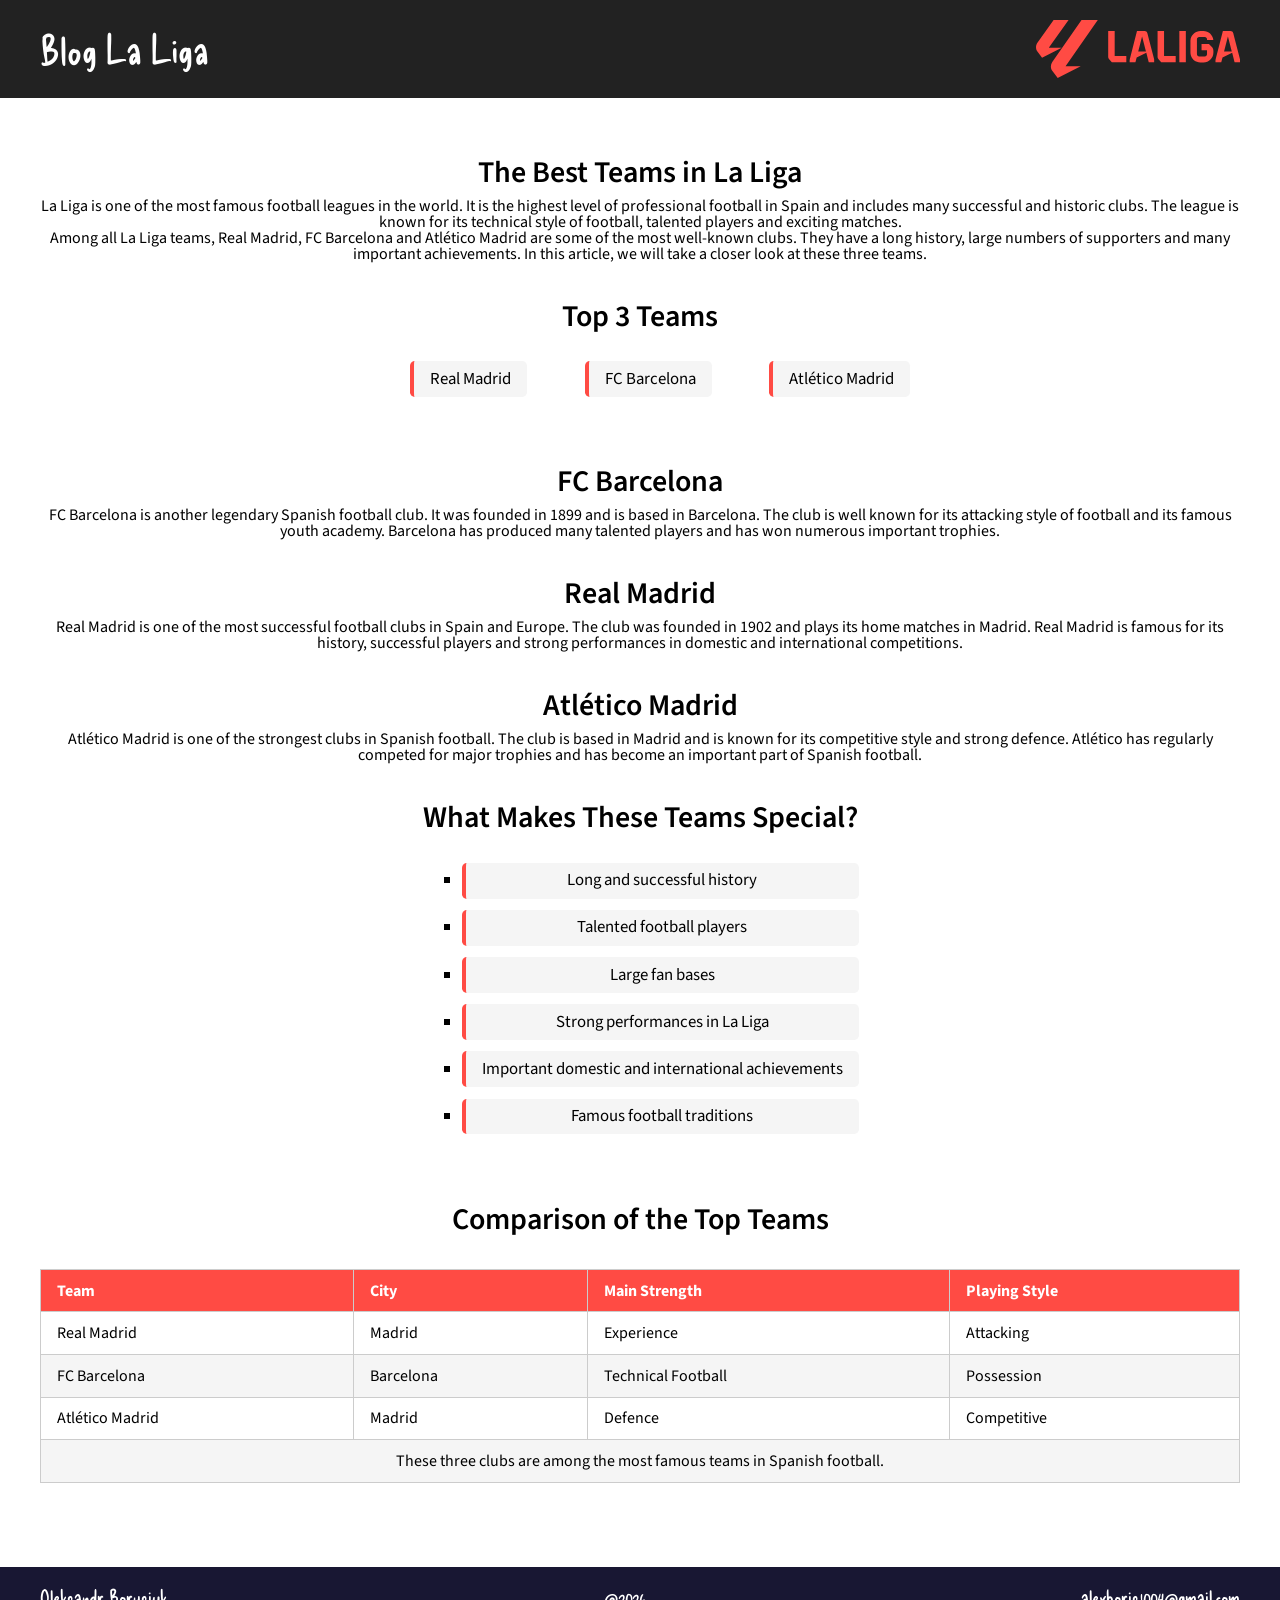
==== article1.html @ 17a98bfa "Commit 1" ====
<!DOCTYPE html>
<html lang="en">
<head>
    <meta charset="UTF-8">
    <meta name="viewport" content="width=device-width, initial-scale=1.0">

    <link rel="stylesheet" href="screenStyle.css">

    <link rel="preconnect" href="https://fonts.googleapis.com">
    <link rel="preconnect" href="https://fonts.gstatic.com" crossorigin>
    <link href="https://fonts.googleapis.com/css2?family=Delicious+Handrawn&display=swap" rel="stylesheet">
    
    <link rel="preconnect" href="https://fonts.googleapis.com">
    <link rel="preconnect" href="https://fonts.gstatic.com" crossorigin>
    <link href="https://fonts.googleapis.com/css2?family=Source+Sans+3:ital@0;1&display=swap" rel="stylesheet">

    <title>article-1</title>
</head>
<body>
    <div class="container-main">

        <div class="header">
          <div class="container">
            <div class="header-main">
                <h1 class="header"><a href="./index.html">Blog La Liga</a></h1>
                <svg data-name="Capa 2" viewBox="0 0 400 113.56" xmlns="http://www.w3.org/2000/svg"><path d="M177.09 70.45v12.3H148.7l-5.68-6.41c-.95-1.05-1.47-2.52-1.47-3.89V21.66h12.72v48.79h22.82Zm96.84 0v12.3h-28.39l-5.68-6.41c-.95-1.05-1.47-2.52-1.47-3.89V21.66h12.72v48.79h22.82Zm7.15-48.79h12.72v61.09h-12.72zm-59.3 17.56-3.37-13.25c-.63-2.52-2.94-4.31-5.57-4.31h-14.82l-4.52 17.56-9.57 37.54c-.21.84-.32 1.68-.32 2.52v3.47h11.36l2.42-9.25 18.93-9.04 4.73 18.29h10.62v-5.57l-9.88-37.96Zm-21.34 22.4 5.78-22.5 1.79-6.94 1.79 6.94 5.78 22.5h-15.14Zm189.78-22.4-3.36-13.25c-.63-2.52-2.94-4.31-5.57-4.31h-14.83l-4.52 17.56-9.67 37.54c-.21.84-.32 1.68-.32 2.52v3.47h11.36l2.42-9.25 18.93-9.04 4.73 18.29h10.62v-5.57l-9.78-37.96Zm-21.45 22.4 5.78-22.5 1.79-6.94 1.79 6.94 5.78 22.5h-15.14Zm-20.92-.95v3.05c0 10.83-8.73 19.56-19.56 19.56h-5.89c-2.42 0-4.73-.42-6.83-1.26-7.46-2.73-12.72-9.99-12.72-18.29v-22.4c0-.74 0-1.47.11-2.1.84-7.47 5.78-13.67 12.62-16.19 2.1-.84 4.42-1.26 6.83-1.26h5.89c10.09 0 18.4 7.68 19.45 17.45h-12.41v-1.47c0-2.42-1.89-4.31-4.31-4.31h-11.14c-2.42 0-4.31 1.89-4.31 4.31v29.33c0 2.42 1.89 4.31 4.31 4.31h11.14c2.42 0 4.31-1.89 4.31-4.31V59.2h-10.73V47.11h14.72l.21.21 5.36 5.78c1.9 2 2.95 4.73 2.95 7.57Zm-322.8-6.2h25.34L11.8 74.03l-.31-.53-8.41-11.15c-4-5.26-4.1-12.51-.32-17.88L34.52 0h29.33l-38.8 54.47Zm32.91 36.17h29.65L42.4 113.56l-.21-.32-9.99-13.14c-4-5.15-4.1-12.3-.32-17.66L89.3 0h31.86L57.97 90.64Z" style="fill:#ff4b44" data-name="Capa 1"/></svg>
            </div>
          </div>
        </div>

        <div class="main">
            <div class="container">
                <div class="main-block">
                  <h2 class="main-header">The Best Teams in La Liga</h2>
                  <p class="main-text">
                    La Liga is one of the most famous football leagues in the world. It is the highest level of professional football in Spain and includes many successful and historic clubs. The league is known for its technical style of football, talented players and exciting matches.
                  </p>
                  <p class="main-text">
                    Among all La Liga teams, Real Madrid, FC Barcelona and Atlético Madrid are some of the most well-known clubs. They have a long history, large numbers of supporters and many important achievements. In this article, we will take a closer look at these three teams.
                  </p>
                </div>

                <div class="main-block">
                  <h2 class="main-header">Top 3 Teams</h2>

                  <ol>
                      <li>Real Madrid</li>
                      <li>FC Barcelona</li>
                      <li>Atlético Madrid</li>
                  </ol>
                </div>

                <div class="main-block">
                  <h2 class="main-header">FC Barcelona</h2>
                  <img src="" alt="">
                  <p class="main-text">
                    FC Barcelona is another legendary Spanish football club. It was founded in 1899 and is based in Barcelona. The club is well known for its attacking style of football and its famous youth academy. Barcelona has produced many talented players and has won numerous important trophies.
                  </p>
                </div>

                
                <div class="main-block">
                  <h2 class="main-header">Real Madrid</h2>
                  <img src="" alt="">
                  <p class="main-text">
                    Real Madrid is one of the most successful football clubs in Spain and Europe. The club was founded in 1902 and plays its home matches in Madrid. Real Madrid is famous for its history, successful players and strong performances in domestic and international competitions.
                  </p>
                </div>

                
                <div class="main-block">
                  <h2 class="main-header">Atlético Madrid</h2>
                  <img src="" alt="">
                  <p class="main-text">
                    Atlético Madrid is one of the strongest clubs in Spanish football. The club is based in Madrid and is known for its competitive style and strong defence. Atlético has regularly competed for major trophies and has become an important part of Spanish football.
                  </p>
                </div>
                
                <div class="main-block">
                  <h2 class="main-header">What Makes These Teams Special?</h2>

                  <ul>
                    <li>Long and successful history</li>
                    <li>Talented football players</li>
                    <li>Large fan bases</li>
                    <li>Strong performances in La Liga</li>
                    <li>Important domestic and international achievements</li>
                    <li>Famous football traditions</li>
                  </ul>
                </div>

              
              <div class="main-block">
                <h2 class="main-header">Comparison of the Top Teams</h2>

                <table>
                    <thead>
                        <tr>
                            <th>Team</th>
                            <th>City</th>
                            <th>Main Strength</th>
                            <th>Playing Style</th>
                        </tr>
                    </thead>

                    <tbody>
                        <tr>
                            <td>Real Madrid</td>
                            <td>Madrid</td>
                            <td>Experience</td>
                            <td>Attacking</td>
                        </tr>

                        <tr>
                            <td>FC Barcelona</td>
                            <td>Barcelona</td>
                            <td>Technical Football</td>
                            <td>Possession</td>
                        </tr>

                        <tr>
                            <td>Atlético Madrid</td>
                            <td>Madrid</td>
                            <td>Defence</td>
                            <td>Competitive</td>
                        </tr>
                    </tbody>

                    <tfoot>
                        <tr>
                            <td colspan="4">
                                These three clubs are among the most famous teams in Spanish football.
                            </td>
                        </tr>
                    </tfoot>
                </table>
              </div>

            </div>
        </div>

        <div class="footer">
            <div class="container">
                <div class="footer-main">
                    <p class="footer-author">Oleksandr Borysiuk</p>
                    <p class="footer-year">@2026</p>
                    <p class="footer-gmail"><a href="mailto:alexboris1004@gmail.com">alexboris1004@gmail.com</a></p>
                </div>
            </div>
        </div>

    </div>
</body>
</html>
---- screenStyle.css ----
/*reset css*/

html, body, div, span, applet, object, iframe,
h1, h2, h3, h4, h5, h6, p, blockquote, pre,
a, abbr, acronym, address, big, cite, code,
del, dfn, em, img, ins, kbd, q, s, samp,
small, strike, strong, sub, sup, tt, var,
b, u, i, center,
dl, dt, dd, ol, ul, li,
fieldset, form, label, legend,
table, caption, tbody, tfoot, thead, tr, th, td,
article, aside, canvas, details, embed, 
figure, figcaption, footer, header, hgroup, 
menu, nav, output, ruby, section, summary,
time, mark, audio, video {
	margin: 0;
	padding: 0;
	border: 0;
	font-size: 100%;
	font: inherit;
	vertical-align: baseline;
}
/* HTML5 display-role reset for older browsers */
article, aside, details, figcaption, figure, 
footer, header, hgroup, menu, nav, section {
	display: block;
}
body {
	line-height: 1;
}
ol, ul {
	list-style: none;
}
blockquote, q {
	quotes: none;
}
blockquote:before, blockquote:after,
q:before, q:after {
	content: '';
	content: none;
}
table {
	border-collapse: collapse;
	border-spacing: 0;
}

/*
    MY CODE
*/


/*table*/
table {
    width: 100%;
    margin: 1.5rem 0;
    border-collapse: collapse;
    font-size: 1rem;
    background-color: white;
}

caption {
    margin-bottom: 0.8rem;
    font-size: 1.3rem;
    font-weight: bold;
    text-align: left;
}

th,
td {
    padding: 0.8rem 1rem;
    border: 0.1rem solid #cccccc;
    text-align: left;
}

thead th {
    background-color: #ff4b44;
    color: white;
    font-weight: bold;
}

tbody tr:nth-child(even) {
    background-color: #f5f5f5;
}

tbody tr:hover {
    background-color: #eeeeee;
}

tfoot td {
    text-align: center;
    background-color: #f5f5f5;
}

/*main body*/

body {
    font-weight: 400;
    font-style: normal;
    font-family: "Source Sans 3", sans-serif;
    font-optical-sizing: auto;
}

a {
    text-decoration: none;
    color: white;
}


.container-main {
    display: flex;
    flex-direction: column;
    min-height: 100vh;
    max-width: 100%;
}
.container {
    padding: 0 15px;
    margin: 0 auto;
    max-width: 1200px;
}

/*header*/
.header {
    padding: 20px;
    background-color: #222222;
    color: white;

    font-family: "Delicious Handrawn", cursive;
    font-size: 40px;
}
.header-main {
    display: flex;
    justify-content: space-between;
    align-items: center;
}
h1.header{padding: 0;}
.header svg{
    width: 17%;
    height: auto;
}

/*main*/
.main {
    padding: 20px;
}
.main a{
    color: #222222;
}
.main-block {
    margin-bottom: 40px;
    display: flex;
    flex-direction: column;
    align-items: center;
    text-align: center;
}
.main-block:first-child{margin-top: 40px;}
.main-block ol,
.main-block ul {
    margin: 1.2rem 0;
    padding-left: 2.5rem;
}

.main-block li {
    margin-bottom: 0.7rem;
    padding: 0.6rem 1rem;
    background-color: #f5f5f5;
    border-left: 0.25rem solid #ff4b44;
    border-radius: 0.3rem;
    font-size: 1.05rem;
}

.main-block ol li::marker {
    font-weight: bold;
}
.main-block ol {
    display: flex;
    justify-content: space-between;
    min-width: 500px;
}

.main-block ul {
    list-style-type: square;
}
.main-header {
    font-size: 20px;
    font-weight: 600;
    margin-bottom: 10px;
    font-size: 30px;
}

/*footer*/
.footer {
    margin-top: auto;
    padding: 20px;
    background-color: #181733;
    color: white;
    font-family: "Delicious Handrawn", cursive;
    font-size: 20px;
}

.footer-main {
    display: flex;
    justify-content: space-between;
    align-items: center;
}
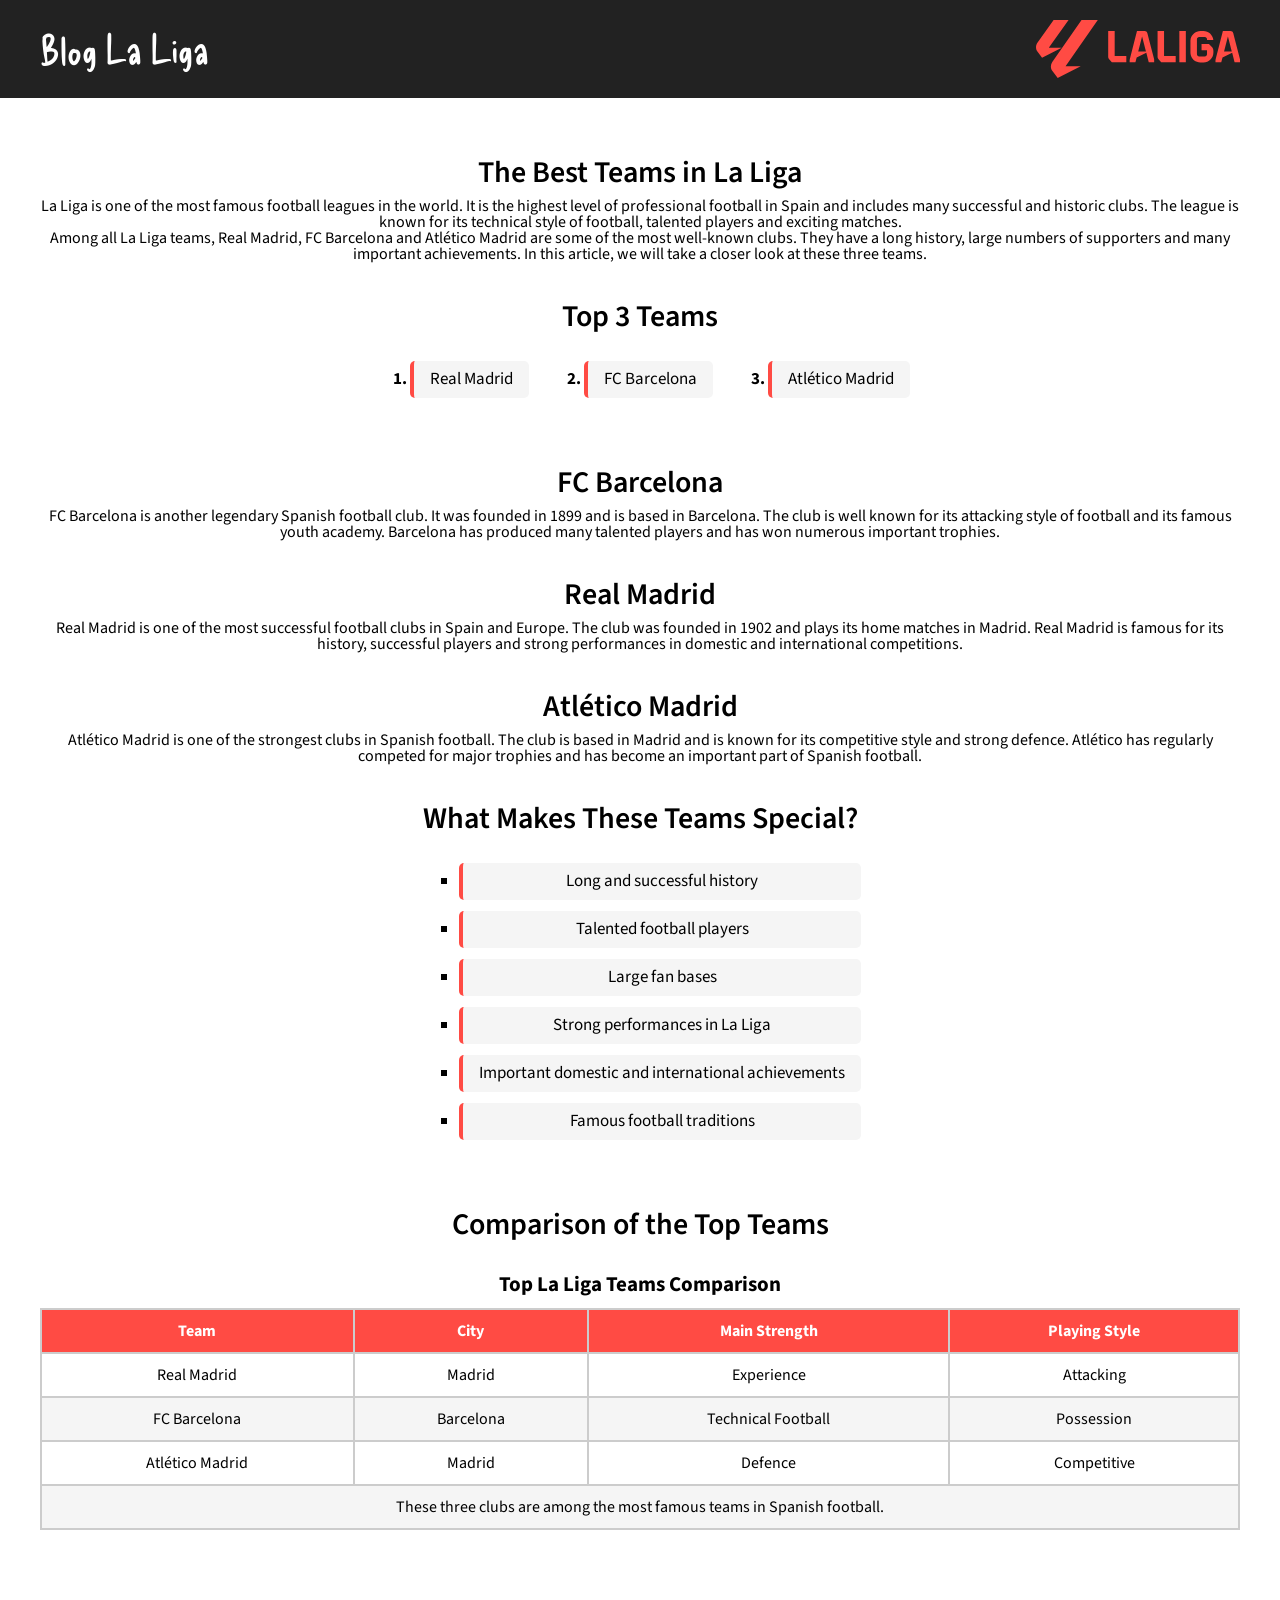
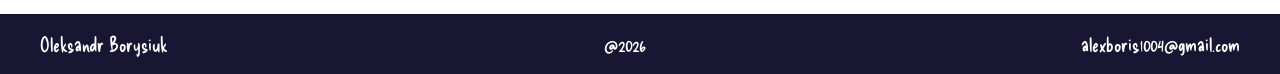
==== commit 08a8bacc: "Commit 2" ====
--- a/article1.html
+++ b/article1.html
@@ -93,7 +93,10 @@
               <div class="main-block">
                 <h2 class="main-header">Comparison of the Top Teams</h2>
 
-                <table>
+                <table class="comparison-table">
+                  
+                    <caption>Top La Liga Teams Comparison</caption>
+
                     <thead>
                         <tr>
                             <th>Team</th>
--- a/screenStyle.css
+++ b/screenStyle.css
@@ -1,4 +1,4 @@
-/*reset css*/
+/* reset css */
 
 html, body, div, span, applet, object, iframe,
 h1, h2, h3, h4, h5, h6, p, blockquote, pre,
@@ -9,89 +9,92 @@
 dl, dt, dd, ol, ul, li,
 fieldset, form, label, legend,
 table, caption, tbody, tfoot, thead, tr, th, td,
-article, aside, canvas, details, embed, 
-figure, figcaption, footer, header, hgroup, 
+article, aside, canvas, details, embed,
+figure, figcaption, footer, header, hgroup,
 menu, nav, output, ruby, section, summary,
 time, mark, audio, video {
-	margin: 0;
-	padding: 0;
-	border: 0;
-	font-size: 100%;
-	font: inherit;
-	vertical-align: baseline;
-}
+    margin: 0;
+    padding: 0;
+    border: 0;
+    font-size: 100%;
+    font: inherit;
+    vertical-align: baseline;
+}
+
 /* HTML5 display-role reset for older browsers */
-article, aside, details, figcaption, figure, 
+
+article, aside, details, figcaption, figure,
 footer, header, hgroup, menu, nav, section {
-	display: block;
-}
+    display: block;
+}
+
 body {
-	line-height: 1;
-}
+    line-height: 1;
+}
+
 ol, ul {
-	list-style: none;
-}
-blockquote, q {
-	quotes: none;
-}
+    list-style: none;
+}
+
 blockquote:before, blockquote:after,
 q:before, q:after {
-	content: '';
-	content: none;
-}
+    content: '';
+    content: none;
+}
+
 table {
-	border-collapse: collapse;
-	border-spacing: 0;
-}
-
-/*
-    MY CODE
-*/
-
-
-/*table*/
-table {
+    border-collapse: collapse;
+    border-spacing: 0;
+}
+
+
+/* MY CODE */
+
+
+/* table */
+
+.comparison-table {
     width: 100%;
-    margin: 1.5rem 0;
+    margin: 24px 0;
     border-collapse: collapse;
-    font-size: 1rem;
+    font-size: 16px;
     background-color: white;
 }
 
-caption {
-    margin-bottom: 0.8rem;
-    font-size: 1.3rem;
+.comparison-table caption {
+    margin-bottom: 13px;
+    font-size: 21px;
     font-weight: bold;
-    text-align: left;
-}
-
-th,
-td {
-    padding: 0.8rem 1rem;
-    border: 0.1rem solid #cccccc;
-    text-align: left;
-}
-
-thead th {
+    text-align: center;
+}
+
+.comparison-table th,
+.comparison-table td {
+    padding: 13px 16px;
+    border: 2px solid #cccccc;
+}
+
+.comparison-table thead th {
     background-color: #ff4b44;
     color: white;
     font-weight: bold;
 }
 
-tbody tr:nth-child(even) {
+.comparison-table tbody tr:nth-child(even) {
     background-color: #f5f5f5;
 }
 
-tbody tr:hover {
+.comparison-table tbody tr:hover {
     background-color: #eeeeee;
 }
 
-tfoot td {
+.comparison-table tfoot td {
     text-align: center;
     background-color: #f5f5f5;
 }
 
-/*main body*/
+
+/* main body */
 
 body {
     font-weight: 400;
@@ -112,39 +115,50 @@
     min-height: 100vh;
     max-width: 100%;
 }
+
 .container {
     padding: 0 15px;
     margin: 0 auto;
     max-width: 1200px;
 }
 
-/*header*/
+
+/* header */
+
 .header {
     padding: 20px;
     background-color: #222222;
     color: white;
-
     font-family: "Delicious Handrawn", cursive;
     font-size: 40px;
 }
+
 .header-main {
     display: flex;
     justify-content: space-between;
     align-items: center;
 }
-h1.header{padding: 0;}
-.header svg{
+
+h1.header {
+    padding: 0;
+}
+
+.header svg {
     width: 17%;
     height: auto;
 }
 
-/*main*/
+
+/* main */
+
 .main {
     padding: 20px;
 }
-.main a{
+
+.main a {
     color: #222222;
 }
+
 .main-block {
     margin-bottom: 40px;
     display: flex;
@@ -152,42 +166,56 @@
     align-items: center;
     text-align: center;
 }
-.main-block:first-child{margin-top: 40px;}
+
+.main-block:first-child {
+    margin-top: 40px;
+}
+
+
+/* lists */
+
 .main-block ol,
 .main-block ul {
-    margin: 1.2rem 0;
-    padding-left: 2.5rem;
+    margin: 19px 0;
+    padding-left: 40px;
 }
 
 .main-block li {
-    margin-bottom: 0.7rem;
-    padding: 0.6rem 1rem;
+    margin-bottom: 11px;
+    padding: 10px 16px;
     background-color: #f5f5f5;
-    border-left: 0.25rem solid #ff4b44;
-    border-radius: 0.3rem;
-    font-size: 1.05rem;
+    border-left: 4px solid #ff4b44;
+    border-radius: 5px;
+    font-size: 17px;
 }
 
 .main-block ol li::marker {
     font-weight: bold;
 }
+
 .main-block ol {
     display: flex;
     justify-content: space-between;
     min-width: 500px;
+    list-style-type: decimal;
 }
 
 .main-block ul {
     list-style-type: square;
 }
+
+
+/* headings */
+
 .main-header {
-    font-size: 20px;
+    font-size: 30px;
     font-weight: 600;
     margin-bottom: 10px;
-    font-size: 30px;
-}
-
-/*footer*/
+}
+
+
+/* footer */
+
 .footer {
     margin-top: auto;
     padding: 20px;
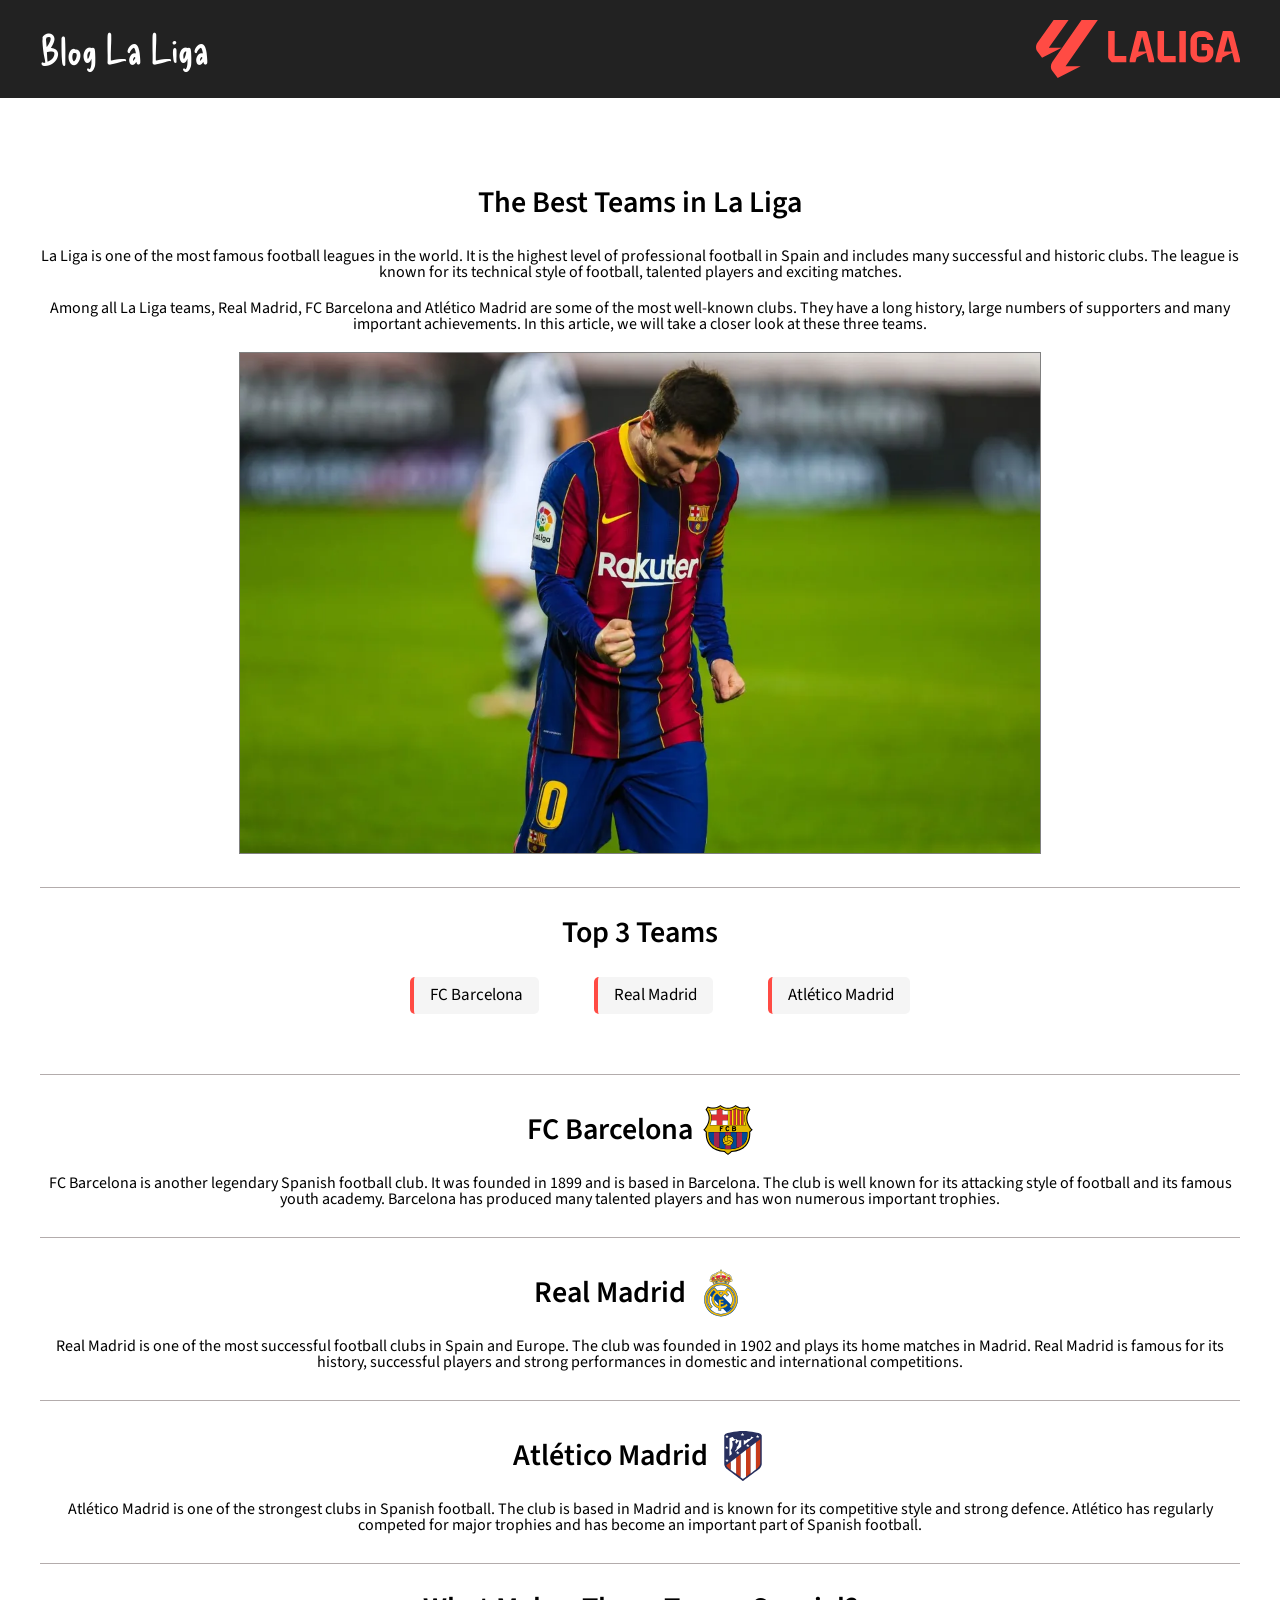
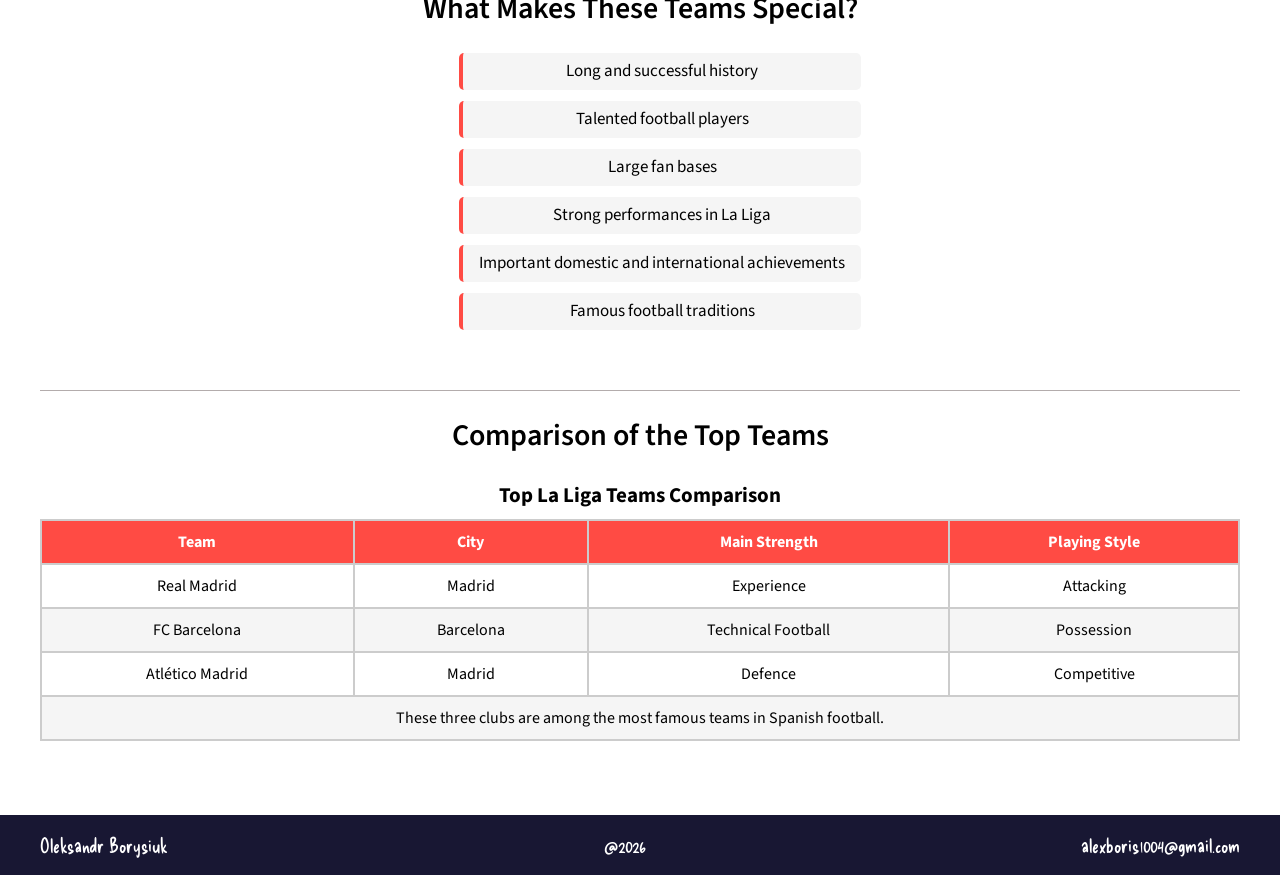
==== commit 19c0c68f: "Commit 3" ====
--- a/article1.html
+++ b/article1.html
@@ -38,21 +38,36 @@
                   <p class="main-text">
                     Among all La Liga teams, Real Madrid, FC Barcelona and Atlético Madrid are some of the most well-known clubs. They have a long history, large numbers of supporters and many important achievements. In this article, we will take a closer look at these three teams.
                   </p>
+                  <picture class="main-article-image">
+                    <source
+                        srcset="fig/la-liga-small.webp"
+                        media="(max-width: 600px)">
+
+                    <source
+                        srcset="fig/la-liga-medium.jpg"
+                        media="(max-width: 1000px)">
+
+                    <img
+                        src="fig/la-liga-large.webp"
+                        alt="La Liga football stadium">
+                </picture>
                 </div>
 
                 <div class="main-block">
                   <h2 class="main-header">Top 3 Teams</h2>
 
                   <ol>
+                      <li>FC Barcelona</li>
                       <li>Real Madrid</li>
-                      <li>FC Barcelona</li>
                       <li>Atlético Madrid</li>
                   </ol>
                 </div>
 
                 <div class="main-block">
-                  <h2 class="main-header">FC Barcelona</h2>
-                  <img src="" alt="">
+                  <div class="main-team">
+                    <h2 class="main-header">FC Barcelona</h2>
+                    <svg xmlns="http://www.w3.org/2000/svg" width="2469" height="2500" viewBox="0 0 559.078 566"><path d="M358.605 4.713c-26.059 18.091-51.183 26.518-79.061 26.518-27.881 0-53.005-8.427-79.066-26.518L193.689 0l-6.89 4.563c-29.455 19.504-53.387 23.072-89.904 23.072-12.59 0-26.127-2.376-39.145-6.872l-8.672-2.994-5.276 7.504c-2.806 3.991-4.891 6.526-6.906 8.977-2.483 3.019-4.829 5.872-7.584 10.3L24.9 51.642l5.022 6.674c22.317 29.658 30.739 60.17 30.739 88.892 0 53.56-29.285 100.889-52.35 124.822L0 280.654l8.477 8.46c4.547 4.538 12.646 12.941 19.344 19.981l-.269 3.691-.059.672a289.05 289.05 0 0 0-.416 15.369c0 54.393 16.077 99.616 47.894 134.593 36.836 40.498 94.434 64.675 162.507 68.438 16.904 15.395 34.083 28.173 34.852 28.744l7.277 5.397 7.268-5.416c.763-.57 17.849-13.34 34.733-28.728 68.071-3.762 125.667-27.938 162.504-68.437 31.815-34.977 47.894-80.2 47.894-134.589 0-5.045-.14-10.169-.416-15.373l-.008-.121-.061-.667s-.24-3.303-.258-3.574c6.2-6.518 14.562-15.211 19.342-19.983l8.474-8.46-8.308-8.623c-23.062-23.935-52.348-71.268-52.348-124.828 0-28.72 8.42-59.231 30.734-88.886l5.021-6.671-4.407-7.091c-2.756-4.432-5.102-7.285-7.585-10.306-2.014-2.45-4.099-4.984-6.902-8.974l-5.275-7.507-8.672 2.995c-13.021 4.496-26.557 6.872-39.146 6.872-36.52 0-60.453-3.568-89.905-23.072L365.394 0l-6.789 4.713z"/><path d="M279.59 550.813s-19.458-14.434-37.037-30.854c-115-4.768-210.16-69.259-202.889-205.854.43-3.604.065-3.361.689-9.51-6.594-6.977-17.505-18.36-23.267-24.11 41.25-42.805 89.384-140.716 22.573-229.5 4.393-7.063 7.573-9.405 14.111-18.705 13.354 4.611 28.203 7.54 43.123 7.54 38.313 0 64.472-3.802 96.633-25.099 25.426 17.65 52.999 28.694 86.018 28.694 33.017 0 60.588-11.044 86.012-28.694 32.16 21.296 58.319 25.099 96.635 25.099 14.916 0 29.769-2.928 43.123-7.54 6.537 9.299 9.717 11.642 14.107 18.705-66.808 88.784-18.671 186.695 22.575 229.5-5.761 5.75-16.674 17.133-23.267 24.11.621 6.148.26 5.906.689 9.51 7.271 136.595-87.893 201.084-202.886 205.854-17.58 16.421-36.942 30.854-36.942 30.854z" fill="#e2b900"/><path d="M61.478 305.958h-1.623l-.692 5.877-.499 3.783c-2.684 52.618 10.435 95.126 38.984 126.439 32.746 35.92 85.798 56.385 153.421 59.187.066.002 1.136.008 1.136.008 20.29.11 39.453.214 55.757-.006 67.674-2.803 120.726-23.269 153.471-59.188 28.55-31.312 41.668-73.819 38.992-126.343-.007-.095-.509-3.896-.509-3.896l-.686-5.791-1.63-.069H61.478z"/><path d="M63.1 309.61l-.329 2.789s-.462 3.505-.467 3.505a253.642 253.642 0 0 0-.336 12.939c0 45.576 12.885 82.788 38.38 110.753 6.093 6.685 12.916 12.819 20.421 18.395V309.61H63.1zM496.782 315.997l-.475-3.616-.328-2.771h-57.668v148.382c7.507-5.575 14.33-11.71 20.422-18.395 25.5-27.97 38.384-65.19 38.384-110.707-.001-4.224-.11-8.523-.335-12.893z" fill="#004b95"/><path d="M184.278 309.61H120.77v148.382c17.573 13.06 38.914 23.035 63.508 29.753V309.61zM374.804 309.61v178.132c24.6-6.72 45.938-16.694 63.507-29.75V309.61h-63.507z" fill="#a4234b"/><path d="M218.665 401.004c0-21.983 11.655-41.242 29.122-51.942V309.61h-63.51v178.135c19.253 5.26 40.502 8.516 63.51 9.681v-44.478c-17.466-10.7-29.122-29.96-29.122-51.944zM311.295 309.61v39.451c17.466 10.7 29.122 29.959 29.122 51.942s-11.656 41.244-29.122 51.944v44.476c23.011-1.168 44.259-4.425 63.509-9.682V309.61h-63.509z" fill="#004b95"/><path d="M311.295 349.062V309.61h-63.508v39.451c9.244-5.666 20.115-8.934 31.752-8.934 11.638.001 22.511 3.27 31.756 8.935zM247.787 452.948v44.478c1.121.058 2.237.121 3.367.167l1.07.006c20.272.109 39.419.213 55.637-.004 1.151-.048 2.289-.113 3.434-.171v-44.476c-9.246 5.663-20.119 8.933-31.756 8.933-11.636.001-22.508-3.269-31.752-8.933z" fill="#a4234b"/><path d="M248.474 412.051c-11.015-10.032-11.049-30.418-8.09-43.959.822-3.771 1.857-7.462 2.925-11.681-12.95 10.533-21.223 26.598-21.223 44.593a57.28 57.28 0 0 0 4.173 21.541c.979.128 1.974.197 2.984.197 8.508 0 15.455-3.93 19.231-10.691zM307.624 416.448c-1.885 9.629-12.183 16.844-21.887 22.631-9.999 5.965-26.126 9.047-38.261 9.609 9.158 6.169 20.191 9.772 32.063 9.772 21.669 0 40.536-11.997 50.318-29.706-1.713-14.174-15.188-15.839-22.233-12.306z" fill="#e2b900"/><path d="M243.021 445.36c11.986.093 30.407-2.922 40.966-9.219 13.648-8.144 24.251-16.833 19.213-28.879-2.546-6.087-11.01-13.132-21.983-5.361-.701 8.992-11.801 16.923-19.771 15.901-4.038-.518-7.422-1.792-10.241-3.637-4.479 7.653-12.498 11.997-21.959 11.997-.466 0-.931-.013-1.39-.039a57.579 57.579 0 0 0 15.165 19.237zM279.392 365.199c9.503-3.94 22.675 1.181 32.711 6.784 9.475 5.294 19.368 15.173 24.79 25.548-1.786-29.957-26.517-53.725-56.857-53.981-9.066 5.954-7.828 17.178-.644 21.649z" fill="#e2b900"/><path d="M277.785 401.858c-11.765-8.581-11.042-22.083-5.98-30.104 1.242-1.968 2.688-3.515 4.294-4.699-6.84-5.46-8.209-16.054-1.583-23.292a57.13 57.13 0 0 0-26.915 9.475c-2.509 10.79-5.703 20.644-5.543 31.914.215 15.188 6.502 27.552 19.822 29.26 6.216.796 15.185-5.818 15.905-12.554z" fill="#e2b900"/><path d="M336.757 406.288c-3.279-11.887-15.065-25.028-26.322-31.316-13.879-7.754-29.062-11.97-35.738-1.389-4.285 6.79-4.881 18.006 4.84 25.316 13.214-9.127 23.769-.252 26.817 7.046.979 2.337 1.475 4.56 1.562 6.675 7.799-2.744 20.475-.977 24.378 11.195a57.128 57.128 0 0 0 4.463-17.527z" fill="#e2b900"/><path d="M227.165 239.72h-40.162v56.47h12.237v-23.298h16.664v-11.923H199.24v-9.247h28.514v-12l-.589-.002zM250.521 267.954c0 17.681 9.718 29.104 24.758 29.104 9.805 0 16.867-4.312 20.988-12.812l.236-.488-10.292-6.104-.301.504c-2.936 4.915-5.73 6.742-10.314 6.742-7.489 0-12.522-6.811-12.522-16.946 0-10.452 4.769-16.945 12.444-16.945 4.458 0 7.592 1.86 9.584 5.688l.26.499 11.328-5.227-.262-.54c-3.979-8.228-11.155-12.577-20.754-12.577-14.81-.001-25.153 11.967-25.153 29.102zM364.759 265.606c3.42-2.425 5.427-6.231 5.427-10.685 0-9.518-6.777-15.201-18.126-15.201H326.116v56.47h25.705c12.686 0 20.257-6.894 20.257-18.44 0-5.408-2.701-9.74-7.319-12.144zm-26.644-14.516h13.471c5.496 0 6.2 2.512 6.2 4.701 0 3.112-1.847 4.625-5.647 4.625h-14.023l-.001-9.326zm14.101 33.416h-14.101v-13.117h14.101c4.988 0 7.311 2.072 7.311 6.519 0 4.316-2.527 6.598-7.311 6.598zM364.925 37.842c-27.359 16.55-55.29 24.606-85.388 24.628-30.095-.021-58.023-8.078-85.383-24.628l-.914-.553-.929.526c-31.167 17.613-58.589 21.058-95.423 21.058-8.852 0-17.984-.889-27.146-2.643l-3.948-.756 2.028 3.471c37.842 64.758 24.408 127.366 6.476 168.486l-1.115 2.557h412.715l-1.117-2.557c-17.931-41.12-31.365-103.728 6.475-168.486l2.028-3.471-3.946.756c-9.161 1.754-18.295 2.643-27.146 2.643-36.834 0-64.257-3.445-95.423-21.058l-.93-.526-.914.553z"/><path d="M152.957 57.315c-17.286 4.101-35.198 5.211-56.068 5.211-7.893 0-16.01-.817-24.159-2.178 9.669 17.289 15.821 34.397 19.311 50.979h60.917l-.001-54.012zM277.715 111.327V66.091c-21.855-.249-42.595-4.685-62.809-13.438v58.674h62.809zM93.769 173.277c-2.877 19.829-8.618 37.803-15.066 53.057h74.255v-53.057H93.769zM214.906 226.334h62.809v-53.057h-62.809v53.057z" fill="#fff"/><path d="M214.906 111.327V52.653c-7.304-3.162-14.542-6.873-21.734-11.175-13.754 7.668-26.795 12.653-40.214 15.836v54.012H92.041a171.814 171.814 0 0 1 3.683 35.4c0 9.151-.716 18.02-1.954 26.55h59.188v53.057h61.949v-53.057h62.809v-61.95l-62.81.001z" fill="#db2f36"/><path d="M365.906 41.478l-.088.051v184.804h21.777V51.614c-7.134-2.705-14.308-6.022-21.689-10.136zM322.263 60.38v165.954h21.777V52.709a164.918 164.918 0 0 1-21.777 7.671zM281.365 66.091v160.243h19.12V64.747a164.521 164.521 0 0 1-19.12 1.344zM409.376 58.023v168.311h21.776V61.296c-7.49-.695-14.699-1.752-21.776-3.273zM463.357 146.727c0-27.036 6.251-56.444 22.994-86.379-8.149 1.36-16.268 2.178-24.159 2.178-3.16 0-6.229-.037-9.261-.095v163.903h27.447c-9.223-21.818-17.021-49.184-17.021-79.607z" fill="#ffdf00"/><path d="M431.153 61.296v165.038h21.777V62.431c-7.587-.144-14.811-.489-21.777-1.135zM300.486 64.747v161.587h21.777V60.38a158.515 158.515 0 0 1-21.777 4.367zM344.041 52.709v173.625h21.777V41.529c-7.206 4.306-14.459 8.019-21.777 11.18zM387.596 51.614v174.72h21.779V58.023a150.014 150.014 0 0 1-21.779-6.409z" fill="#db2f36"/></svg>
+                  </div>
                   <p class="main-text">
                     FC Barcelona is another legendary Spanish football club. It was founded in 1899 and is based in Barcelona. The club is well known for its attacking style of football and its famous youth academy. Barcelona has produced many talented players and has won numerous important trophies.
                   </p>
@@ -60,8 +75,10 @@
 
                 
                 <div class="main-block">
-                  <h2 class="main-header">Real Madrid</h2>
-                  <img src="" alt="">
+                  <div class="main-team">
+                    <h2 class="main-header">Real Madrid</h2>
+                    <svg height="2500" viewBox="197.6 112.5 455.3 619.5" width="1271" xmlns="http://www.w3.org/2000/svg"><path clip-rule="evenodd" d="m542.9 309.3c65.9 40 110 112.5 110 195 0 125.4-102.2 227.7-227.6 227.7s-227.7-102.3-227.7-227.7c0-82.5 44.1-155 110-195l-2.3-5.4.2-.8-.2-.2c-1-.3-2.1-.5-3.1-.9-1.3.2-2.6.3-3.9.3-7.2 0-13.9-2.7-19.5-7.1-7.2-5.7-12-14.7-12.1-24 0-2 .2-3.9.6-5.7-.3-1.8-.5-3.6-.5-5.4 0-4.2.9-8.2 2.6-11.9.1-4.9 1.4-9.6 3.7-13.7 0-.6-.1-1.1-.1-1.7 0-7 2.6-13.6 7-18.6 1.4-7.9 6-14.7 12.5-18.9 3.1-7 9.1-12.6 16.4-15.2 4.6-5.9 11.5-10 19.3-10.8 4.8-3.5 10.6-5.6 16.9-5.6.7 0 1.4 0 2.1.1 3.5-4.5 8.4-7.8 14-9.6 4.7-5.6 11.5-9.4 19.2-10.1 4.3-3.1 9.5-5 15.1-5.3v-8.5l11.8-11.8h.7l6.2-6h22.3l6.2 6h.8l11.7 11.9v8.3c5.5.3 10.7 2.2 15.1 5.3 7.7.7 14.6 4.5 19.3 10.1 5.6 1.7 10.4 5.1 14 9.6.7-.1 1.4-.1 2.1-.1 6.2 0 12.1 2 16.9 5.6 7.8.9 14.7 4.9 19.4 10.8 7.3 2.6 13.2 8.2 16.3 15.2 6.5 4.2 11.1 11 12.5 19 4.4 5 7 11.6 7 18.6 0 .6 0 1.1-.1 1.7 2.3 4.1 3.7 8.8 3.7 13.7 1.7 3.7 2.6 7.7 2.6 11.8 0 1.8-.2 3.6-.5 5.4.4 1.9.6 3.8.6 5.7-.1 9.3-4.8 18.4-12.1 24-5.6 4.4-12.3 7-19.5 7-1.3 0-2.6-.1-3.9-.3-1 .3-2.1.6-3.1.9l-.1.1.2.9z" fill="#fff" fill-rule="evenodd"/><path d="m541.1 240s-4.7-7.6-15-11.6c-9.8-3.9-24.8-6.2-26.2-6.4 0-.1-1.1-1.1-10.8-7.6-18.7-12.6-46.1-13.4-64-9-17.9-4.4-45.3-3.6-64 9-9.7 6.6-10.8 7.5-10.8 7.6-1.4.2-16.3 2.5-26.2 6.4-10.3 4-15 11.6-15 11.6l-4 16.8 2.7 22.3 18 4.3 53.5-14 45.6-5.3 45.7 5.3 53.5 14 18-4.3 2.7-22.3z" fill="#e5213f"/><path d="m350.4 222.6c0 .1.3-.2.5-.5zm120.6 46 53.2 14.1 17.5-3.7 2.8-22.1-3.9-16.7c-.4-.7-5-7.5-14.6-11.3-9.7-3.8-24.7-6.1-26.6-7l-.1.1c-.2-.2-.7-.5-1.4-1.1-1.5-1.1-4.2-2.9-9-6.2-12.1-8.1-28-11.4-42.4-11.4-7.6 0-14.9.9-21.3 2.4-6.1-1.5-13.4-2.4-21-2.4-14.5 0-30.4 3.2-42.4 11.4-7.2 4.9-9.7 6.7-10.4 7.3l-.1-.1v.1c0 .3-.3.5-.5.5-1.3.2-16.3 2.5-26 6.4-10 3.9-14.5 11.2-14.6 11.2l-3.9 16.6 2.2 21.7 17.7 4.3 53.6-14.1 45.8-5.3zm-.2 1.3-45.5-5.3-45.5 5.3-53.9 14.1-18.5-4.8-2.7-22.5 4.1-17s4.8-7.7 15.3-11.8c9.6-3.8 23.8-6.1 26.1-6.4.7-.9 2.8-2 10.7-7.6 12.4-8.4 28.5-11.6 43.2-11.6 7.7 0 15.1.9 21 2.4 6.2-1.5 13.6-2.4 21.3-2.4 14.7 0 30.8 3.2 43.2 11.6 7.9 5.5 10 6.7 10.7 7.6 2.1.3 16.5 2.6 26.2 6.4 10.5 4.1 15.2 11.8 15.3 11.8l-.5.4.6-.2 4 17-3.2 22.8-18.3 4.3z" fill="#004696"/><path d="m525.1 291.6c-30.3-14.3-64.1-22.2-99.9-22.2s-69.5 8-99.8 22.2c-1.1.5-1.4 1.8-.9 2.9s1.8 1.6 2.9 1.1l4.9 10.5c-1.3.6-1.8 2.1-1.2 3.4s2 1.9 3.2 1.3c27.6-13 58.4-20.2 90.9-20.2 32.6 0 63.3 7.2 90.9 20.2 1.3.6 2.6 0 3.2-1.3s0-2.8-1.2-3.4l4.9-10.5c1.1.5 2.4 0 2.9-1.1.6-1.1.3-2.4-.8-2.9" fill="#f8bb00"/><path d="m515.7 311.6c-27.5-13-58.1-20.1-90.5-20.1s-63 7.1-90.6 20.1c-.4.2-.9.3-1.4.3-1.4 0-2.5-.8-3.1-2-.3-.5-.4-1-.4-1.5 0-1 .4-2 1.2-2.6l-4.2-9h-.4c-1.2 0-2.3-.7-2.8-1.8-.3-.5-.4-1-.4-1.5 0-1.1.6-2.2 1.7-2.7 30.5-14.4 64.4-22.4 100.3-22.4s69.8 8 100.2 22.4l-.4.9-.4.9c-30.2-14.2-63.8-22.1-99.4-22.1s-69.2 7.9-99.4 22.1c-.4.2-.6.5-.6 1 0 .2.1.4.2.7.2.5.6.7 1.1.7.2 0 .4 0 .6-.1l1.2.5 4.9 10.5-.5 1.3c-.6.3-.9.9-.9 1.4 0 .2 0 .4.1.7.3.6.9 1 1.4 1 .2 0 .4 0 .6-.1 27.7-13.1 58.6-20.3 91.3-20.3s63.6 7.2 91.3 20.3c.2.1.4.1.6.1.5 0 1-.3 1.4-.9.1-.2.1-.5.1-.7 0-.6-.4-1.2-.9-1.4l-.4-1.3 4.9-10.5 1.3-.5c.1.1.3.1.5.1.4 0 .9-.3 1.1-.7.1-.2.1-.5.1-.7 0-.4-.2-.8-.6-1l.4-.9.4-.9c1.1.5 1.7 1.6 1.7 2.7 0 .5-.1 1-.3 1.5-.6 1.1-1.7 1.8-2.9 1.8h-.4l-4.2 9c.7.7 1.2 1.6 1.2 2.6 0 .5-.1 1-.3 1.5-.6 1.2-1.8 2-3.1 2-.3-.1-.8-.2-1.3-.4" fill="#004696"/><path d="m539.9 276.6c-2.3.8-4.9.7-7.2-.5-3.2-1.7-4.8-5.1-4.5-8.5.9-1 1.6-2.3 2-3.7 1.2-4.8-1.7-9.7-6.5-10.9s-9.7 1.7-10.9 6.4c-.2.6-.2 1.2-.3 1.9-2.1 2.7-5.6 4.1-9.2 3.2-4.2-1.1-6.9-5.1-6.5-9.2 8.5 2.1 11.8-1.8 13.2-7.2 1.2-4.6.6-8.9-4.7-11.5.1-2.1-.2-3.7-.9-5.1 3.7-1.1 6.4-4.5 6.4-8.5 0-4.3-3-7.9-7.1-8.7 2.1-1.6 3.4-4.2 3.4-7 0-.4 0-.7-.1-1.1v.1c24.2 12.3 31.9 24.9 33.9 50.9-2.9.9-4.8 3.7-5.9 6.8-1.8 4.7-1.5 9.4 4.9 12.6m-33-4.6c3.3-.2 6.5-1.4 9.2-3.3.9.7 2 1.2 3.1 1.5.4.1.8.2 1.2.2.6 3.2 2.1 6.3 4.4 8.7-5.8-2.5-11.8-4.9-17.9-7.1zm-90.7-13.7c4.8-2.3 8.2-6.8 9-12.3.8 5.4 4.2 10 9 12.3-3-.1-6-.2-9-.2-3 .1-6 .1-9 .2zm-72.7 13.7c-6.1 2.1-12 4.5-17.9 7.1 2.3-2.4 3.8-5.5 4.4-8.7.4 0 .8-.1 1.2-.2 1.2-.3 2.2-.8 3.1-1.5 2.6 2 5.9 3.1 9.2 3.3zm-32.9 4.6c6.4-3.2 6.6-7.9 4.8-12.7-1.2-3.1-3-5.9-5.9-6.8 2-26 9.6-38.6 33.9-50.9v-.1c0 .3-.1.7-.1 1.1 0 2.9 1.4 5.4 3.4 7-4.1.8-7.1 4.4-7.1 8.7 0 4 2.7 7.4 6.4 8.5-.7 1.4-1 3-.9 5.1-5.4 2.6-5.9 6.9-4.7 11.5 1.4 5.5 4.7 9.3 13.2 7.2.4 4.2-2.3 8.2-6.5 9.2-3.5.9-7.1-.5-9.2-3.2 0-.6-.1-1.2-.3-1.9-1.2-4.8-6.1-7.7-10.9-6.4-4.8 1.2-7.7 6.1-6.4 10.9.4 1.4 1.1 2.7 2 3.7.3 3.4-1.3 6.8-4.5 8.5-2.3 1.3-4.9 1.4-7.2.6zm50.3-22.4c2.1 5 6.5 8.5 11.7 9.6-5.8 1.3-11.5 2.7-17.2 4.4 4-3.4 6.1-8.6 5.5-14zm43.1 4.9c-6.5.6-12.9 1.4-19.2 2.4 3.3-2.1 5.8-5.2 7.1-8.8h.5c.9 0 1.8-.1 2.6-.4 2 3.1 5.3 5.6 9 6.8zm13.5-81.6c0 .3-.1.6-.1.9 0 1.6.5 3.1 1.4 4.4v7.2c-.9 1.3-1.4 2.8-1.4 4.4s.5 3.1 1.4 4.4v7.2c-.9 1.3-1.4 2.8-1.4 4.4 0 3.2 1.9 5.9 4.6 7.1-3.9.6-6.9 2.7-7.8 7.6-5.8 1.2-7.4 5.2-7.4 9.9 0 5.6 2.2 10.2 11 10.3-.7 4.2-4.3 7.3-8.6 7.3-4 0-7.3-2.6-8.4-6.2.2-.8.4-1.7.4-2.6 0-4.9-4-9-8.9-9s-9 4-9 9c0 1.6.5 3.1 1.2 4.5-.1 3.8-2.7 7.3-6.6 8.3-4.2 1.1-8.5-1.1-10.2-4.9 8.5-2.3 9.5-7.2 8.1-12.7-1.2-4.6-3.7-8.1-9.7-7.8-1.2-2.6-2.9-4.1-4.8-4.8 3-28 24.6-51.2 56.2-48.9zm48.2 84c-6.3-1-12.7-1.9-19.2-2.4 3.7-1.2 7-3.6 9.1-6.8.8.3 1.7.4 2.6.4h.5c1.2 3.5 3.7 6.7 7 8.8zm-32.7-51.2c0-1.6-.5-3.1-1.4-4.4v-7.2c.9-1.2 1.4-2.8 1.4-4.4s-.5-3.1-1.4-4.4v-7.2c.9-1.2 1.4-2.8 1.4-4.4 0-.3 0-.6-.1-.9 31.6-2.3 53.2 20.9 56 48.7-1.9.8-3.6 2.3-4.8 4.8-5.9-.3-8.5 3.2-9.7 7.8-1.4 5.5-.4 10.4 8.1 12.7-1.7 3.9-6 6-10.2 4.9-3.9-1-6.5-4.5-6.6-8.3.8-1.3 1.2-2.8 1.2-4.5 0-4.9-4-9-8.9-9-5 0-9 4-9 9 0 .9.1 1.7.4 2.6-1.1 3.6-4.4 6.2-8.4 6.2-4.3 0-7.9-3.2-8.6-7.3 8.8-.1 11-4.6 11-10.3 0-4.8-1.6-8.8-7.4-9.9-.9-4.9-3.9-6.9-7.8-7.6 2.9-1 4.8-3.7 4.8-6.9zm56.5 43.9c-.6 5.4 1.6 10.6 5.5 14-5.6-1.7-11.4-3.1-17.2-4.4 5.2-1.1 9.6-4.6 11.7-9.6zm-164.7 36.3c30.5-14.4 64.4-22.4 100.4-22.4s70 8 100.6 22.4l-.3-.1c2.5 1.2 5.5.1 6.7-2.4.7-1.4.6-3 0-4.3 5 1.6 10.5.5 14.6-2.6 4.6 3.1 9.3 1.6 12.9-1.2 3.8-2.9 7-9.9 2.4-13.7 3.5-4.6 2.6-10.5-1.7-13.2.8-1.3 1.2-2.8 1.2-4.5 0-4.3-3-7.9-7.1-8.7 2.1-1.6 3.4-4.2 3.4-7 0-4.6-3.5-8.4-8-8.9.9-1.4 1.5-3.1 1.5-4.9 0-4.9-4-8.9-8.9-8.9-.8 0-1.6.1-2.3.3.5-1.1.8-2.4.8-3.7 0-4.9-4-8.9-8.9-8.9-1.5 0-2.8.4-4 1 .1-.5.1-.9.1-1.4 0-4.9-4-8.9-8.9-8.9-1.9 0-3.7.6-5.1 1.6-.9-4-4.4-7-8.7-7-3.2 0-5.9 1.6-7.5 4.1-1.6-1.8-4-2.9-6.6-2.9-.7 0-1.4.1-2 .2.4-1 .6-2.1.6-3.2 0-4.9-4-8.9-8.9-8.9-1.7 0-3.4.5-4.7 1.4.1-.5.1-.9.1-1.4 0-4.9-4-8.9-8.9-8.9-2 0-3.8.7-5.3 1.8-.9-4-4.4-7-8.7-7-2.5 0-4.7 1-6.3 2.6-1.4-3-4.5-5.1-8.1-5.1-1 0-2 .2-2.9.5-1.6-1.8-3.6-3.2-5.9-4.1-.5-.2-1.1-.4-1.6-.5v-6.8h6.7v-6.8h-6.7v-6.1h-7.2v6.1h-6.7v6.8h6.7v6.8c-.5.1-1.1.3-1.6.5-2.3.9-4.3 2.3-5.8 4.1-.9-.3-1.9-.5-2.9-.5-3.6 0-6.6 2.1-8.1 5.1-1.6-1.6-3.8-2.6-6.3-2.6-4.3 0-7.8 3-8.7 7-1.5-1.1-3.3-1.8-5.3-1.8-4.9 0-8.9 4-8.9 8.9 0 .5 0 1 .1 1.4-1.4-.9-3-1.4-4.7-1.4-4.9 0-8.9 4-8.9 8.9 0 1.1.2 2.2.6 3.2-.7-.2-1.3-.2-2-.2-2.6 0-5 1.1-6.6 2.9-1.6-2.5-4.3-4.1-7.5-4.1-4.3 0-7.8 3-8.7 7-1.4-1-3.2-1.6-5.1-1.6-4.9 0-8.9 4-8.9 8.9 0 .5 0 .9.1 1.4-1.2-.6-2.6-1-4-1-4.9 0-8.9 4-8.9 8.9 0 1.3.3 2.6.8 3.7-.7-.2-1.5-.3-2.3-.3-4.9 0-8.9 4-8.9 8.9 0 1.8.6 3.5 1.5 4.9-4.5.4-8.1 4.2-8.1 8.9 0 2.8 1.3 5.4 3.4 7-4 .9-7.1 4.4-7.1 8.7 0 1.6.4 3.2 1.2 4.5-4.3 2.7-5.2 8.6-1.6 13.2-4.6 3.8-1.4 10.8 2.4 13.7 3.6 2.8 8.3 4.3 12.9 1.2 4.1 3.1 9.5 4.2 14.6 2.6-.6 1.3-.7 2.9 0 4.3 1.2 2.6 4 3.7 6.5 2.5z" fill="#f8bb00"/><g fill="#004696"><path d="m319 283.2c.2.3.3.7.1 1-.3.5-.4 1.1-.4 1.7s.1 1.2.4 1.7c.7 1.5 2.1 2.4 3.6 2.4.5 0 1.1-.1 1.7-.4 30.7-14.5 64.7-22.5 100.8-22.5 36 0 70.2 8 100.8 22.4s.1 0 .1.1c0 0 .1 0 .1.1.4.1.8.2 1.3.2 1.5 0 3-.9 3.7-2.3.3-.6.4-1.2.4-1.8s-.1-1.2-.4-1.7c-.2-.4-.1-.8.1-1 .2-.3.6-.4 1-.3 1.4.5 2.9.7 4.4.7 3.3 0 6.6-1.1 9.3-3.2h1.1c1.7 1.1 3.3 1.6 4.9 1.6 2.4 0 4.8-1.1 6.9-2.7 2.2-1.7 4.3-5.2 4.3-8.1 0-1.6-.6-3-1.9-4.1l-.2-1.3c1.4-1.8 2-3.7 2-5.5 0-2.5-1.2-4.9-3.4-6.2l-.3-1.3c.7-1.2 1.1-2.5 1.1-4 0-3.8-2.7-7-6.3-7.8-.4-.1-.6-.4-.7-.7-.1-.4 0-.8.4-1 1.9-1.4 3-3.7 3-6.2 0-4.1-3.1-7.5-7.2-7.9-.3 0-.6-.2-.8-.5-.1-.3-.1-.7.1-1 .8-1.3 1.3-2.8 1.3-4.4 0-4.4-3.6-7.9-7.9-7.9-.7 0-1.4.1-2.1.3-.4.1-.8 0-1-.3-.3-.3-.3-.7-.1-1 .4-1 .7-2.1.7-3.3 0-4.4-3.6-7.9-7.9-7.9-1.3 0-2.6.3-3.6.9-.3.2-.7.1-1 0-.3-.2-.5-.6-.4-.9.1-.5.1-.9.1-1.3 0-4.4-3.6-7.9-8-7.9-1.7 0-3.3.5-4.5 1.4-.3.2-.6.2-.9.1s-.5-.4-.6-.7c-.8-3.6-4-6.2-7.8-6.2-2.8 0-5.2 1.5-6.7 3.7-.2.2-.4.4-.7.4s-.6-.1-.8-.3c-1.5-1.6-3.5-2.6-5.8-2.6-.6 0-1.2.1-1.8.2-.3.1-.7 0-.9-.3s-.3-.7-.2-1c.3-.9.5-1.9.5-2.8 0-4.4-3.6-8-7.9-8-1.6 0-3 .5-4.2 1.2-.3.2-.7.2-1 0s-.5-.6-.4-1 .1-.9.1-1.3c0-4.4-3.6-7.9-7.9-7.9-1.8 0-3.4.6-4.8 1.6-.3.2-.6.2-.9.1s-.6-.4-.6-.7c-.8-3.6-4-6.2-7.7-6.2-2.2 0-4.2.9-5.7 2.3-.2.2-.5.3-.8.3-.3-.1-.6-.3-.7-.5-1.3-2.7-4-4.6-7.2-4.6-.9 0-1.8.1-2.6.4l-1-.3c-1.5-1.7-3.3-3-5.5-3.8-.5-.2-1-.4-1.5-.5l-.7-.9v-6.8l1-1h5.8v-4.9h-5.8l-1-1v-5.3h-5.3v5.1l-.9 1h-5.8v4.9h5.8l.9 1v6.8l-.7.9c-.5.1-1 .3-1.5.5-2.1.8-4 2.1-5.5 3.8l-1 .3c-.8-.3-1.7-.4-2.6-.4-3.2 0-5.9 1.9-7.2 4.6-.1.3-.4.5-.7.5s-.6-.1-.9-.3c-1.4-1.4-3.4-2.3-5.6-2.3-3.8 0-6.9 2.7-7.7 6.2-.1.3-.3.6-.6.7s-.6.1-.9-.1c-1.3-1-2.9-1.6-4.7-1.6-4.4 0-7.9 3.6-8 7.9 0 .4 0 .8.1 1.3.1.4-.1.8-.4 1s-.7.2-1 0c-1.2-.8-2.7-1.2-4.2-1.2-4.4 0-7.9 3.5-7.9 8 0 1 .2 1.9.5 2.8.1.3.1.7-.2 1-.2.3-.6.4-.9.3-.6-.1-1.2-.2-1.8-.2-2.3 0-4.4 1-5.9 2.6-.2.2-.5.3-.8.3s-.6-.2-.7-.5c-1.4-2.2-3.9-3.7-6.7-3.7-3.8 0-7 2.7-7.7 6.2-.1.3-.3.6-.6.7s-.6.1-.9-.1c-1.3-.9-2.9-1.4-4.5-1.4-4.4 0-8 3.5-8 7.9 0 .4 0 .8.1 1.2s-.1.7-.4.9-.7.2-1 .1c-1.1-.5-2.3-.9-3.6-.9-4.4 0-7.9 3.5-7.9 7.9 0 1.2.3 2.3.7 3.3.1.3.1.7-.2 1-.2.3-.6.4-1 .3-.7-.2-1.4-.3-2.1-.3-4.4 0-8 3.5-8 7.9 0 1.6.5 3.1 1.3 4.4.2.3.2.6.1 1-.1.3-.4.5-.8.5-4 .4-7.2 3.8-7.2 7.9 0 2.5 1.2 4.8 3 6.2.3.2.4.6.3 1s-.4.6-.7.7c-3.6.8-6.3 4-6.3 7.8 0 1.5.4 2.8 1.1 4l-.3 1.3c-2.2 1.4-3.4 3.7-3.4 6.2 0 1.8.6 3.8 2 5.5l-.1 1.6c-1.4 1.2-1.9 2.6-1.9 4.1 0 2.9 2 6.4 4.3 8.1 2 1.6 4.4 2.7 6.9 2.7 1.6 0 3.2-.5 4.9-1.6l1.1.1c2.7 2 5.9 3.1 9.3 3.1 1.5 0 3-.2 4.5-.7h.3c.2 0 .5.1.6.4m-1.6 5.3c-.4-.8-.6-1.7-.6-2.6 0-.3 0-.5.1-.8-1.1.2-2.2.3-3.3.3-3.5 0-7-1.1-9.9-3.1-1.8 1.1-3.6 1.5-5.4 1.5-3 0-5.8-1.3-8.1-3.1-2.7-2.1-5-5.9-5.1-9.6 0-1.8.6-3.6 2-5-1.3-1.9-1.9-4-1.9-6 0-2.8 1.3-5.6 3.6-7.4-.6-1.3-.9-2.7-.9-4.2 0-4.1 2.6-7.7 6.2-9.1-1.6-1.7-2.5-4-2.5-6.6 0-4.6 3.2-8.5 7.5-9.6-.6-1.3-.9-2.7-.9-4.2 0-5.5 4.4-9.9 9.9-9.9h.9c-.2-.8-.3-1.6-.3-2.4 0-5.4 4.4-9.9 9.9-9.9 1 0 2 .2 3 .5 0-5.4 4.4-9.8 9.9-9.8 1.6 0 3.2.4 4.5 1.1 1.4-3.8 5-6.5 9.3-6.5 3.1 0 5.8 1.4 7.6 3.6 1.7-1.5 4-2.4 6.5-2.4h.6c-.1-.7-.2-1.3-.2-2 0-5.5 4.4-9.9 9.9-9.9 1.3 0 2.5.3 3.6.7.1-5.3 4.5-9.7 9.9-9.7 1.7 0 3.3.4 4.7 1.2 1.4-3.8 5-6.4 9.2-6.4 2.3 0 4.4.8 6 2.1 1.7-2.8 4.8-4.6 8.3-4.6.9 0 1.8.1 2.6.4 1.6-1.7 3.6-3 5.8-3.9.3-.1.7-.2 1-.3v-5.1h-5.7l-1-1v-6.8l1-1h5.7v-5l1-1h7.2l1 1v5.1h5.7l.9 1v6.8l-.9 1h-5.7v5.1c.3.1.7.2 1 .3 2.2.9 4.2 2.2 5.8 3.9.8-.2 1.7-.4 2.6-.4 3.5 0 6.5 1.8 8.3 4.6 1.7-1.3 3.8-2.1 6.1-2.1 4.2 0 7.8 2.7 9.2 6.4 1.4-.8 3-1.2 4.8-1.2 5.4 0 9.7 4.3 9.8 9.7 1.1-.4 2.4-.7 3.6-.7 5.4 0 9.9 4.4 9.9 9.9 0 .7-.1 1.4-.2 2h.7c2.5 0 4.7.9 6.5 2.4 1.8-2.2 4.5-3.6 7.6-3.6 4.3 0 7.9 2.7 9.3 6.5 1.4-.7 2.9-1.1 4.5-1.1 5.4 0 9.8 4.4 9.9 9.8.9-.3 1.9-.5 3-.5 5.4 0 9.8 4.4 9.9 9.9 0 .8-.1 1.7-.3 2.4.3 0 .6-.1.9-.1 5.4 0 9.9 4.4 9.9 9.9 0 1.5-.3 2.9-.9 4.2 4.3 1.1 7.5 5 7.5 9.6 0 2.5-.9 4.8-2.5 6.6 3.6 1.5 6.2 5 6.2 9.1 0 1.5-.3 2.9-.9 4.2 2.3 1.8 3.5 4.5 3.5 7.4 0 2-.6 4.1-1.9 6 1.4 1.4 2 3.2 1.9 5 0 3.8-2.3 7.5-5 9.6-2.3 1.8-5.1 3.1-8.1 3.1-1.8 0-3.6-.5-5.4-1.5-2.9 2-6.4 3.1-9.9 3.1-1.1 0-2.2-.1-3.3-.3 0 .3.1.5.1.8 0 .9-.2 1.7-.6 2.6-1.1 2.1-3.2 3.4-5.4 3.4-.8 0-1.6-.1-2.3-.5s-.1 0-.1-.1c-.1 0-.2-.1-.2-.2-30.3-14.2-64-22.1-99.6-22.1-35.8 0-69.6 8-100 22.3l-.4-.9.4.9c-.8.4-1.6.5-2.5.5-2.9.1-5-1.2-6-3.3z"/><path d="m491.9 266.3c-1.8-2.4-3-5.3-3.4-8.4-1.8 2.5-4.2 4.5-7 5.7 3.5.8 7 1.7 10.4 2.7m2.9 2.8c-5.6-1.7-11.3-3.1-17.1-4.4-.5-.1-.8-.5-.8-1s.3-.8.8-.9c4.8-1 9-4.3 10.9-9 .2-.4.7-.7 1.1-.6.5.1.8.6.7 1 0 .5-.1 1.1-.1 1.6 0 4.5 2 8.7 5.3 11.6.3.3.4.8.2 1.2-.2.3-.5.5-.8.5-.1.1-.2.1-.2 0zm-26.8-25.4c0 1.8-.5 3.5-1.2 4.4.1 3.4 2.4 6.5 5.8 7.4.6.2 1.3.3 2 .2 2.7 0 5.2-1.4 6.6-3.6-6-1.8-8.3-5.5-8.2-9.6 0-1.3.2-2.6.6-3.9 1.1-4.6 3.9-8.6 9.8-8.6h.2c1.1-2.2 2.6-3.6 4.3-4.4-3-25.8-22.3-47.3-50.7-47.3-1.1 0-2.1 0-3.3.1 0 1.8-.6 3.5-1.4 4.4l-.2 6.6c1 1.4 1.6 3.1 1.6 5 0 1.8-.6 3.5-1.4 4.4l-.2 6.6c1 1.4 1.6 3.1 1.6 4.9 0 2.7-1.2 5.1-3.2 6.7 2.9 1 5.3 3.3 6.2 7.1 5.8 1.4 7.7 6 7.6 10.7 0 5.6-2.5 10.7-10.8 11.2 1 3.2 3.9 5.4 7.4 5.4s6.5-2.3 7.5-5c-.3-.9-.4-1.9-.4-2.8 0-5.5 4.4-9.9 9.9-9.9 5.5.1 9.9 4.6 9.9 10m4.2 13.7c-4.3-1.1-7.2-4.9-7.2-9.7.7-1.2 1.1-2.5 1.1-4 0-4.4-3.6-8-8-8s-8 3.6-8 8c0 .8.1 1.5.3 2.8-1.2 4-4.9 6.9-9.3 6.9-4.8 0-8.8-3.5-9.6-8.1 0-.3.1-.6.2-.8.2-.2.4-.4.7-.4 8.4-.2 9.9-3.9 10.1-9.3-.1-4.6-1.3-7.9-6.7-9l-.8-.8c-.9-4.5-3.4-6.1-7-6.8-.4-.1-.7-.4-.8-.8s.2-.8.6-1c2.4-1.1 4.1-3.5 4.1-6.2 0-1.4-.4-2.7-1.4-4.4l.2-7.7c.8-1.1 1.2-2.4 1.2-3.8s-.4-2.7-1.4-4.4l.2-7.7c.8-1.1 1.2-2.4 1.2-3.8 0-.3 0-.5-.1-.8 0-.3 0-.5.2-.7s.4-.4.7-.4c1.5-.1 2.9-.2 4.4-.2 29.8 0 49.9 22.8 52.7 49.8l-.6 1c-1.7.7-3.1 1.9-4.3 4.3l-.9.6h-.7c-4.9.1-6.8 2.8-8 7.1-.3 1.2-.5 2.4-.5 3.5.1 3.5 1.6 6.3 7.9 8.1.3.1.5.3.6.5s.1.5 0 .8c-1.5 3.6-5 5.8-8.9 5.8-.6-.1-1.4-.2-2.2-.4z"/><path d="m462.2 259.9c-1.8-1.8-3.3-3.9-4.3-6.3-.7 0-1.3-.1-2-.2-1.5 2.1-3.5 3.8-5.7 5 4 .4 8 .9 12 1.5m3.3 2.5c-6.3-1-12.7-1.9-19.2-2.4-.4-.1-.8-.4-.8-.9-.1-.5.2-.9.6-1 3.5-1.1 6.6-3.4 8.6-6.4l1.1-.4c.7.2 1.5.3 2.3.3h.4l.9.6c1.2 3.3 3.6 6.3 6.7 8.3l-.5.8.1-1-.1 1 .5-.8c.4.2.5.7.3 1.1-.1.4-.5.6-.9.6.1.2 0 .2 0 .2zm-89.7-6.6c.6 0 1.3-.1 1.9-.2 3.5-.9 5.8-4 6-6.9-.9-1.4-1.4-3.1-1.4-5 0-5.5 4.4-9.9 9.9-9.9s9.9 4.4 9.9 9.9c0 1-.2 1.9-.4 2.3 1 3.2 3.9 5.5 7.4 5.5s6.4-2.3 7.4-5.4c-8.2-.5-10.8-5.6-10.8-11.2-.1-4.8 1.8-9.4 7.6-10.8.9-3.9 3.2-6.1 6.2-7.1-1.9-1.6-3.2-4-3.2-6.7 0-1.8.6-3.5 1.4-4.4l.2-6.6c-1-1.4-1.5-3.1-1.5-4.9 0-1.9.6-3.5 1.4-4.4l.2-6.6c-1-1.4-1.5-3.1-1.5-4.9-1.1-.1-2.2-.1-3.3-.1-28.4 0-47.7 21.5-50.7 47.3 1.7.9 3.2 2.3 4.3 4.5h.2c5.9-.1 8.8 3.9 9.9 8.5.3 1.3.5 2.6.5 3.9.1 4.1-2.3 7.7-8.2 9.6 1.4 2.2 3.9 3.6 6.6 3.6m-8.9-3.9c-.1-.3-.1-.6 0-.8.1-.3.4-.5.6-.5 6.3-1.8 7.8-4.5 7.9-8.1 0-1.1-.2-2.3-.5-3.5-1.2-4.3-3.1-7-8-7.1h-.7l-1-.5c-1.1-2.4-2.6-3.7-4.2-4.4l-.6-1c2.7-26.9 22.9-49.8 52.7-49.8 1.4 0 2.9.1 4.4.2l-.1 1 .1-1c.3 0 .5.1.7.3.1.2.2.5.2.7v.8c0 1.4.5 2.8 1.4 4.4l-.2 7.7c-.8 1.1-1.2 2.4-1.2 3.8s.5 2.7 1.4 4.4l-.2 7.7c-.8 1.1-1.2 2.4-1.2 3.8 0 2.8 1.7 5.2 4.1 6.2.4.2.6.6.6 1s-.4.8-.8.8c-3.6.6-6.1 2.3-7 6.8l-.8.8c-5.4 1.1-6.6 4.4-6.7 9 .2 5.4 1.7 9.1 10.1 9.3.3 0 .6.1.7.4.2.2.3.5.2.8-.8 4.6-4.7 8.1-9.6 8.1-4.4 0-8.1-2.9-9.3-7.5.2-.8.3-1.5.3-2.3 0-4.4-3.6-8-8-8s-8 3.6-8 8c0 1.5.4 2.8 1.2 4.5-.1 4.2-3 8.1-7.3 9.2-.8.2-1.6.3-2.4.3-3.7.3-7.2-2-8.8-5.5z"/><path d="m388.2 260c4-.6 8-1.1 12-1.5-2.2-1.3-4.2-3-5.7-5.1-.6.1-1.3.2-2 .2-1 2.4-2.4 4.6-4.3 6.4m-4.4 1.8c-.2-.4 0-.9.4-1.2 3.1-2 5.5-5 6.7-8.3l1-.6h.4c.8 0 1.6-.1 2.3-.3l1.1.4c2 3 5.1 5.2 8.6 6.4l-.3.9.3-.9c.5.1.7.6.7 1-.1.5-.4.8-.9.9-6.4.5-12.8 1.4-19.1 2.4h-.2c-.4-.1-.8-.3-1-.7zm-25.3 4.5c3.5-1 6.9-1.9 10.4-2.7-2.8-1.2-5.2-3.2-7-5.8-.4 3.2-1.6 6.1-3.4 8.5m-4 2.4c-.2-.4-.1-.9.2-1.2 3.3-2.8 5.3-7.1 5.3-11.5 0-.5 0-1.1-.1-1.7l.9-.1-.9.1c-.1-.5.3-.9.7-1 .5-.1.9.1 1.1.5 1.9 4.7 6.1 8 11 9 .5.1.8.5.8 1s-.3.8-.8.9c-5.8 1.2-11.5 2.7-17.1 4.4h-.3c-.3.1-.6-.1-.8-.4zm-40.9 7.4c1.3 0 2.6-.3 3.7-.9 2.6-1.4 4-4.1 4-6.9 0-.2 0-.4.1-.3-1-1.1-1.7-2.5-2.1-3.9-.2-.9-.3-1.7-.3-2.5 0-4.4 3-8.5 7.4-9.6.8-.3 1.7-.3 2.5-.4 4.4 0 8.5 3 9.6 7.5.2.7.3 1.4.1 1.5 1.4 1.9 3.8 3.1 6.2 3.1.7 0 1.3-.1 2-.2 3.4-.9 5.7-3.8 5.8-7.1-1.2.2-2.3.4-3.4.4-5.9.1-8.7-3.9-9.8-8.5-.4-1.4-.6-2.7-.6-4 0-3.2 1.5-6.4 5.2-8.3v-.3c0-1.4.2-2.6.6-3.7-3.5-1.5-6-5-6-9.1s2.6-7.7 6.2-9.2c-1.4-1.6-2.4-3.7-2.5-6-22.7 11.9-29.8 23.8-31.9 48.7 2.9 1.3 4.7 4.2 5.8 7.1.6 1.7 1 3.4 1 5.1 0 2.8-1.2 5.4-4.1 7.5zm-3.4 1.4.3-.9.4.9-.4-.9-.3.9c-.4-.1-.6-.5-.6-.9s.2-.7.5-.9c4-2.1 5.2-4.4 5.2-7.1 0-1.4-.3-2.9-.9-4.4-1.1-3-2.9-5.5-5.3-6.2l-.7-1c2-26.1 10-39.4 34-51.2v-.1c.2-.5.6-.7 1.1-.6s.8.5.7 1v1c0 2.5 1.2 4.8 3.1 6.3.3.2.4.6.4 1-.1.4-.4.7-.8.7-3.6.8-6.3 3.9-6.3 7.8 0 3.6 2.4 6.6 5.7 7.6.3.1.5.3.6.5.1.3.1.5 0 .8-.5 1-.8 2.3-.8 3.8v.8l-.5 1c-3.6 1.8-4.7 4-4.7 6.9 0 1.1.2 2.3.5 3.5 1.2 4.3 3.1 7 7.9 7.1 1.2 0 2.5-.2 4.1-.5.3-.1.5 0 .8.2.2.2.4.4.4.7v.9c0 4.3-2.9 8.2-7.3 9.4-.8.2-1.6.3-2.4.3-3.1 0-5.9-1.5-7.9-4.4 0-.5-.1-1.1-.2-1.6-.9-3.6-4.2-6-7.7-6-.7 0-1.3.1-2 .3-3.6.9-6 4.2-6 7.7 0 .7.1 1.3.3 2 .3 1.3.9 2.4 2 3.9v.9c0 3.4-1.8 6.8-5 8.6-1.5.8-3.1 1.2-4.7 1.2-1.3-.4-2.4-.6-3.5-1z"/><path d="m328.6 276.8c3.6-1.6 7.4-3 11.1-4.4-1.9-.5-3.8-1.4-5.4-2.5-.9.6-1.8 1-2.9 1.3-.2.1-.4.1-.6.1-.4 1.9-1.2 3.8-2.2 5.5m-3.8 2.9c-.3-.4-.2-.9.1-1.2 2.2-2.3 3.6-5.2 4.2-8.2l.8-.8c.4-.1.7-.1 1-.2 1.1-.3 2-.7 2.8-1.4h1.1c2.5 1.8 5.5 2.9 8.7 3.1l-.1 1 .1-1c.4 0 .8.4.9.8.1.5-.2.9-.6 1-6.1 2.1-12 4.5-17.8 7.1-.1.1-.3.1-.4.1-.3.1-.6 0-.8-.3zm94.9-22.4c1.8 0 3.6-.1 5.5-.1 1.8 0 3.7 0 5.5.1a17.8 17.8 0 0 1 -5.5-7.4c-1.1 2.9-3 5.5-5.5 7.4m-3.1 1.9-.4-.9zm8.6-.1c-3 0-6 .1-9 .2-.5 0-.9-.3-1-.7-.1-.5.1-.9.5-1.1 4.5-2.2 7.7-6.4 8.5-11.5.1-.5.5-.8.9-.8.5 0 .9.4.9.8.7 5.1 4 9.4 8.5 11.5.4.2.6.6.5 1.1-.1.4-.5.7-1 .7-2.8-.1-5.8-.2-8.8-.2zm96.6 17.7c-1-1.7-1.8-3.6-2.2-5.5-.2 0-.4-.1-.6-.1-1-.3-2-.7-2.9-1.3-1.7 1.1-3.5 1.9-5.4 2.5 3.7 1.4 7.4 2.8 11.1 4.4m2.6 3.2c-5.8-2.6-11.8-4.9-17.8-7.1l.3-.9v1-1l-.3.9c-.4-.2-.7-.6-.6-1 .1-.5.4-.8.9-.8 3.2-.2 6.2-1.3 8.7-3.1h1.2c.8.6 1.7 1.1 2.7 1.4.4.1.7.1 1.1.2l.8.8c.6 3 2 5.9 4.2 8.2.3.3.3.8.1 1.2-.2.3-.5.4-.8.4-.2-.1-.4-.1-.5-.2z"/><path d="m523.9 252c4.5 1.1 7.5 5.1 7.5 9.6 0 .8-.1 1.7-.3 2.5-.4 1.6-1.2 3-2 3.7v.6c0 2.8 1.5 5.4 4.1 6.9 1.1.6 2.4 1 3.7 1h.4c-2.9-2.1-4.2-4.8-4.1-7.5 0-1.7.4-3.4 1.1-5.1 1.1-2.9 2.9-5.9 5.8-7.1-2.1-24.7-9.1-36.6-31.9-48.8-.1 2.4-1 4.5-2.5 6.1 3.6 1.5 6.2 5 6.2 9.1s-2.5 7.6-6 9.1c.4 1.1.6 2.3.6 3.7v.3c3.7 2 5.3 5.1 5.2 8.4 0 1.3-.2 2.6-.5 4-1.1 4.6-4 8.5-9.8 8.5-1 0-2.2-.1-3.4-.4.2 3.3 2.5 6.3 5.8 7.1.6.1 1.3.2 1.9.2 2.4 0 4.8-1.2 6-2.6 0-.7.1-1.4.3-2.1 1.1-4.5 5.1-7.5 9.6-7.5.6 0 1.5.1 2.3.3m8.3 24.9c-3.2-1.8-5.1-5.1-5.1-8.5 0-.3 0-.6.3-1.5.8-.9 1.5-2 1.8-3.3.2-.7.2-1.3.2-2 0-3.6-2.4-6.8-6-7.7-.7-.2-1.4-.3-2-.3-3.6 0-6.8 2.4-7.7 6-.1.5-.2 1.1-.4 2.2-1.8 2.4-4.7 3.9-7.8 3.9-.8 0-1.7-.1-2.4-.3-4.4-1.1-7.3-5.1-7.3-9.4v-1c.1-.3.2-.5.4-.6s.5-.2.8-.1c1.6.4 2.9.6 4.1.6 4.9 0 6.8-2.8 8-7.1.3-1.2.5-2.4.5-3.5-.1-2.9-1.1-5.2-4.7-6.9l-.6-.9v-.8c0-1.5-.3-2.8-.8-3.8-.1-.3-.1-.5 0-.8s.3-.5.6-.5c3.3-1 5.7-4 5.7-7.6 0-3.8-2.7-7-6.3-7.8-.4-.1-.6-.4-.7-.7-.1-.4 0-.8.3-1 1.9-1.5 3.1-3.7 3.1-6.3 0-.3 0-.6-.1-.9-.1-.5.2-.9.7-1 .4-.1.7 0 1 .3 24.2 12.1 32.2 25.3 34.2 51.4l-.7 1c-2.4.7-4.2 3.2-5.3 6.2-.6 1.5-.9 3-.9 4.4 0 2.7 1.2 5 5.3 7.1l-.4.9.4-.9c.4.2.5.5.5.9s-.3.7-.6.8c-1.1.4-2.2.6-3.4.6-1.7.1-3.3-.3-4.7-1.1z"/></g><path d="m416.3 164.7c0 2.8-2.3 5-5 5-2.8 0-5-2.2-5-5s2.2-5 5-5c2.7 0 5 2.2 5 5" fill="#fff"/><path d="m406.9 164.7c0 2.4 2 4.4 4.4 4.4s4.4-2 4.4-4.4-2-4.4-4.4-4.4c-2.5 0-4.4 2-4.4 4.4m-1.3 0c0-3.1 2.5-5.7 5.7-5.7 3.1 0 5.7 2.5 5.7 5.7 0 3.1-2.6 5.7-5.7 5.7-3.2 0-5.7-2.6-5.7-5.7z" fill="#004696"/><path d="m430.2 178.4c0 2.8-2.3 5-5 5-2.8 0-5-2.2-5-5s2.2-5 5-5 5 2.2 5 5" fill="#fff"/><path d="m420.8 178.4c0 2.4 1.9 4.4 4.4 4.4 2.4 0 4.4-2 4.4-4.4s-2-4.4-4.4-4.4-4.4 2-4.4 4.4m-1.3 0c0-3.1 2.5-5.7 5.7-5.7s5.7 2.5 5.7 5.7c0 3.1-2.5 5.7-5.7 5.7-3.1 0-5.7-2.6-5.7-5.7z" fill="#004696"/><path d="m430.2 194.3c0 2.8-2.3 5-5 5-2.8 0-5-2.3-5-5 0-2.8 2.2-5 5-5s5 2.3 5 5" fill="#fff"/><path d="m420.8 194.3c0 2.4 1.9 4.4 4.4 4.4 2.4 0 4.4-2 4.4-4.4s-2-4.4-4.4-4.4c-2.4.1-4.4 2-4.4 4.4m-1.3 0c0-3.2 2.5-5.7 5.7-5.7s5.7 2.5 5.7 5.7c0 3.1-2.5 5.7-5.7 5.7-3.1 0-5.7-2.5-5.7-5.7z" fill="#004696"/><path d="m430.2 210.3c0 2.8-2.3 5-5 5-2.8 0-5-2.2-5-5s2.2-5 5-5 5 2.2 5 5" fill="#fff"/><path d="m420.8 210.3c0 2.4 1.9 4.4 4.4 4.4 2.4 0 4.4-2 4.4-4.4s-2-4.4-4.4-4.4-4.4 2-4.4 4.4m-1.3 0c0-3.1 2.5-5.7 5.7-5.7s5.7 2.5 5.7 5.7-2.5 5.7-5.7 5.7c-3.1 0-5.7-2.6-5.7-5.7z" fill="#004696"/><path d="m401.9 167.2c0 2.8-2.3 5-5 5-2.8 0-5-2.3-5-5 0-2.8 2.3-5 5-5 2.8 0 5 2.2 5 5" fill="#fff"/><path d="m392.5 167.2c0 2.4 2 4.4 4.4 4.4s4.4-2 4.4-4.4-2-4.4-4.4-4.4-4.4 2-4.4 4.4m-1.3 0c0-3.2 2.5-5.7 5.7-5.7 3.1 0 5.7 2.5 5.7 5.7 0 3.1-2.6 5.7-5.7 5.7s-5.7-2.5-5.7-5.7z" fill="#004696"/><path d="m387.9 172.4c0 2.8-2.3 5-5 5-2.8 0-5-2.2-5-5s2.2-5 5-5 5 2.2 5 5" fill="#fff"/><path d="m378.5 172.4c0 2.4 2 4.4 4.4 4.4s4.4-2 4.4-4.4-2-4.4-4.4-4.4-4.4 2-4.4 4.4m-1.3 0c0-3.2 2.5-5.7 5.7-5.7 3.1 0 5.7 2.5 5.7 5.7 0 3.1-2.6 5.7-5.7 5.7s-5.7-2.5-5.7-5.7z" fill="#004696"/><path d="m374.4 181.4c0 2.8-2.2 5-5 5s-5-2.3-5-5c0-2.8 2.3-5 5-5 2.8 0 5 2.2 5 5" fill="#fff"/><path d="m365 181.4c0 2.4 2 4.4 4.4 4.4s4.4-2 4.4-4.4-1.9-4.4-4.4-4.4c-2.4 0-4.4 2-4.4 4.4m-1.3 0c0-3.1 2.5-5.7 5.7-5.7s5.7 2.5 5.7 5.7c0 3.1-2.5 5.7-5.7 5.7-3.1 0-5.7-2.6-5.7-5.7z" fill="#004696"/><path d="m364.1 193.3c0 2.8-2.3 5-5 5-2.8 0-5-2.2-5-5s2.3-5 5-5c2.8-.1 5 2.2 5 5" fill="#fff"/><path d="m354.7 193.3c0 2.4 2 4.4 4.4 4.4s4.4-1.9 4.4-4.4c0-2.4-2-4.4-4.4-4.4s-4.4 1.9-4.4 4.4m-1.3 0c0-3.1 2.6-5.7 5.7-5.7s5.7 2.5 5.7 5.7-2.5 5.7-5.7 5.7c-3.1-.1-5.7-2.6-5.7-5.7z" fill="#004696"/><path d="m350.1 192.1c0 2.8-2.3 5-5 5-2.8 0-5-2.2-5-5s2.3-5 5-5 5 2.2 5 5" fill="#fff"/><path d="m340.6 192.1c0 2.4 2 4.4 4.4 4.4s4.4-2 4.4-4.4-2-4.4-4.4-4.4-4.4 2-4.4 4.4m-1.3 0c0-3.1 2.5-5.7 5.7-5.7 3.1 0 5.7 2.5 5.7 5.7 0 3.1-2.5 5.7-5.7 5.7-3.1 0-5.7-2.6-5.7-5.7z" fill="#004696"/><path d="m336.3 197.5c0 2.8-2.3 5-5 5-2.8 0-5-2.3-5-5 0-2.8 2.3-5 5-5s5 2.2 5 5" fill="#fff"/><path d="m326.8 197.5c0 2.4 2 4.4 4.4 4.4s4.4-2 4.4-4.4-2-4.4-4.4-4.4-4.4 2-4.4 4.4m-1.2 0c0-3.1 2.5-5.7 5.7-5.7 3.1 0 5.7 2.5 5.7 5.7 0 3.1-2.6 5.7-5.7 5.7-3.2 0-5.7-2.6-5.7-5.7z" fill="#004696"/><path d="m323.4 206.8c0 2.8-2.2 5-5 5s-5-2.2-5-5 2.3-5 5-5c2.8 0 5 2.2 5 5" fill="#fff"/><path d="m314 206.8c0 2.4 2 4.4 4.4 4.4s4.4-2 4.4-4.4-2-4.4-4.4-4.4-4.4 2-4.4 4.4m-1.3 0c0-3.1 2.5-5.7 5.7-5.7 3.1 0 5.7 2.5 5.7 5.7 0 3.1-2.5 5.7-5.7 5.7s-5.7-2.6-5.7-5.7z" fill="#004696"/><path d="m313 219.1c0 2.8-2.3 5-5 5-2.8 0-5-2.3-5-5 0-2.8 2.2-5 5-5s5 2.2 5 5" fill="#fff"/><path d="m303.6 219.1c0 2.4 1.9 4.4 4.4 4.4 2.4 0 4.4-2 4.4-4.4s-2-4.4-4.4-4.4c-2.5 0-4.4 1.9-4.4 4.4m-1.3 0c0-3.1 2.5-5.7 5.7-5.7 3.1 0 5.7 2.5 5.7 5.7 0 3.1-2.6 5.7-5.7 5.7-3.2-.1-5.7-2.6-5.7-5.7z" fill="#004696"/><path d="m306.4 232.9c0 2.8-2.3 5-5 5-2.8 0-5-2.2-5-5s2.3-5 5-5c2.8-.1 5 2.2 5 5" fill="#fff"/><path d="m297 232.9c0 2.4 2 4.4 4.4 4.4s4.4-2 4.4-4.4-2-4.4-4.4-4.4-4.4 1.9-4.4 4.4m-1.3 0c0-3.1 2.5-5.7 5.7-5.7 3.1 0 5.7 2.5 5.7 5.7 0 3.1-2.5 5.7-5.7 5.7-3.1-.1-5.7-2.6-5.7-5.7z" fill="#004696"/><path d="m302.8 248.6c0 2.8-2.2 5-5 5s-5-2.2-5-5 2.2-5 5-5 5 2.2 5 5" fill="#fff"/><path d="m293.4 248.6c0 2.4 2 4.4 4.4 4.4s4.4-1.9 4.4-4.4c0-2.4-2-4.4-4.4-4.4-2.5 0-4.4 2-4.4 4.4m-1.3 0c0-3.1 2.5-5.7 5.7-5.7 3.1 0 5.7 2.5 5.7 5.7 0 3.1-2.5 5.7-5.7 5.7s-5.7-2.6-5.7-5.7z" fill="#004696"/><path d="m402 280.9c0 2.8-2.3 5-5 5-2.8 0-5-2.3-5-5 0-2.8 2.3-5 5-5 2.8 0 5 2.2 5 5" fill="#fff"/><path d="m392.6 280.9c0 2.4 2 4.4 4.4 4.4s4.4-2 4.4-4.4-2-4.4-4.4-4.4-4.4 2-4.4 4.4m-1.3 0c0-3.1 2.5-5.7 5.7-5.7 3.1 0 5.7 2.5 5.7 5.7 0 3.1-2.6 5.7-5.7 5.7s-5.7-2.6-5.7-5.7z" fill="#004696"/><path d="m347.6 295.6c0 2.8-2.3 5-5 5-2.8 0-5-2.3-5-5 0-2.8 2.2-5 5-5s5 2.2 5 5" fill="#fff"/><path d="m338.2 295.6c0 2.4 1.9 4.4 4.4 4.4 2.4 0 4.4-2 4.4-4.4s-2-4.4-4.4-4.4-4.4 2-4.4 4.4m-1.3 0c0-3.1 2.5-5.7 5.7-5.7 3.1 0 5.7 2.5 5.7 5.7s-2.6 5.7-5.7 5.7c-3.2 0-5.7-2.6-5.7-5.7z" fill="#004696"/><path d="m357.2 207.1c0 2.8-2.3 5-5 5-2.8 0-5-2.3-5-5 0-2.8 2.3-5 5-5 2.8 0 5 2.2 5 5" fill="#fff"/><path d="m347.8 207.1c0 2.4 2 4.4 4.4 4.4s4.4-2 4.4-4.4-2-4.4-4.4-4.4-4.4 2-4.4 4.4m-1.3 0c0-3.2 2.5-5.7 5.7-5.7 3.1 0 5.7 2.5 5.7 5.7 0 3.1-2.5 5.7-5.7 5.7-3.1 0-5.7-2.6-5.7-5.7z" fill="#004696"/><path d="m353.6 222.9c0 2.8-2.3 5-5 5-2.8 0-5-2.2-5-5s2.3-5 5-5c2.7-.1 5 2.2 5 5" fill="#fff"/><path d="m344.2 222.8c0 2.4 2 4.4 4.4 4.4s4.4-1.9 4.4-4.4c0-2.4-2-4.4-4.4-4.4-2.5.1-4.4 2-4.4 4.4m-1.3 0c0-3.1 2.5-5.7 5.7-5.7 3.1 0 5.7 2.5 5.7 5.7 0 3.1-2.6 5.7-5.7 5.7-3.2 0-5.7-2.5-5.7-5.7z" fill="#004696"/><path d="m433.7 233.1c0 4.7-3.8 8.5-8.5 8.5s-8.5-3.8-8.5-8.5 3.8-8.5 8.5-8.5 8.5 3.8 8.5 8.5" fill="#fff"/><path d="m417.3 233.1c0 4.4 3.5 7.9 7.9 7.9 4.3 0 7.9-3.5 7.9-7.9 0-4.3-3.5-7.9-7.9-7.9-4.3 0-7.9 3.5-7.9 7.9m-1.3 0c0-5.1 4.1-9.2 9.2-9.2s9.2 4.1 9.2 9.2-4.1 9.2-9.2 9.2-9.2-4.1-9.2-9.2z" fill="#004696"/><path d="m366 239.5c1.2 4.6-1.6 9.2-6.1 10.4-4.6 1.2-9.2-1.6-10.4-6.1-1.2-4.6 1.6-9.2 6.1-10.4s9.2 1.5 10.4 6.1" fill="#fff"/><path d="m348.8 243.9c-.2-.8-.3-1.5-.3-2.3 0-4.1 2.7-7.8 6.9-8.9.8-.2 1.5-.3 2.3-.3 4.1 0 7.8 2.8 8.9 6.9l-.6.2-.6.2c-1-3.6-4.2-5.9-7.7-5.9-.6 0-1.3.1-2 .3-3.6.9-5.9 4.1-5.9 7.6 0 .6.1 1.3.3 2 .9 3.6 4.1 5.9 7.6 5.9.6 0 1.3-.1 2-.2 3.6-.9 5.9-4.1 5.9-7.6 0-.7-.1-1.3-.2-2l.6-.2.6-.2c.2.8.3 1.5.3 2.3 0 4.1-2.8 7.8-6.9 8.9-.8.2-1.5.3-2.3.3-4.1-.1-7.8-2.9-8.9-7" fill="#004696"/><path d="m306.9 265c2.3 4.1.8 9.3-3.4 11.6-4.1 2.3-9.3.8-11.6-3.4-2.3-4.1-.8-9.3 3.4-11.6 4.2-2.2 9.4-.7 11.6 3.4" fill="#fff"/><path d="m291.4 273.5c-.8-1.4-1.1-2.9-1.1-4.4 0-3.2 1.7-6.4 4.8-8.1 1.4-.8 2.9-1.2 4.4-1.2 3.2 0 6.3 1.7 8 4.8l-.5.3-.6.3c-1.5-2.6-4.1-4.1-6.9-4.1-1.3 0-2.6.3-3.8 1-2.6 1.4-4.1 4.1-4.1 6.9 0 1.3.3 2.6 1 3.8 1.4 2.6 4.1 4.1 6.9 4.1 1.3 0 2.6-.3 3.8-1 2.6-1.4 4.1-4.1 4.1-6.9 0-1.3-.3-2.6-1-3.8l.6-.3.5-.3c.8 1.4 1.1 2.9 1.1 4.4 0 3.2-1.7 6.4-4.7 8.1-1.4.8-2.9 1.1-4.4 1.1-3.3.1-6.4-1.6-8.1-4.7" fill="#004696"/><path d="m434.1 164.7c0 2.8 2.3 5 5 5 2.8 0 5-2.2 5-5s-2.3-5-5-5-5 2.2-5 5" fill="#fff"/><path d="m439.1 169.1c2.4 0 4.4-2 4.4-4.4s-1.9-4.4-4.4-4.4c-2.4 0-4.4 1.9-4.4 4.4.1 2.4 2 4.4 4.4 4.4m-5.6-4.4c0-3.1 2.5-5.7 5.7-5.7 3.1 0 5.7 2.5 5.7 5.7s-2.6 5.7-5.7 5.7c-3.2 0-5.7-2.5-5.7-5.7z" fill="#004696"/><path d="m448.5 167.2c0 2.8 2.2 5 5 5s5-2.3 5-5c0-2.8-2.3-5-5-5-2.8 0-5 2.2-5 5" fill="#fff"/><path d="m453.5 171.6c2.4 0 4.4-2 4.4-4.4s-2-4.4-4.4-4.4-4.4 2-4.4 4.4 2 4.4 4.4 4.4m-5.7-4.4c0-3.1 2.5-5.7 5.7-5.7 3.1 0 5.7 2.5 5.7 5.7 0 3.1-2.5 5.7-5.7 5.7-3.1 0-5.7-2.5-5.7-5.7z" fill="#004696"/><path d="m462.5 172.4c0 2.8 2.2 5 5 5s5-2.2 5-5-2.3-5-5-5c-2.8 0-5 2.2-5 5" fill="#fff"/><path d="m467.5 176.8c2.4 0 4.4-2 4.4-4.4s-2-4.4-4.4-4.4-4.4 1.9-4.4 4.4c0 2.4 2 4.4 4.4 4.4m-5.7-4.4c0-3.1 2.5-5.7 5.7-5.7 3.1 0 5.7 2.5 5.7 5.7 0 3.1-2.6 5.7-5.7 5.7s-5.7-2.5-5.7-5.7z" fill="#004696"/><path d="m476 181.4c0 2.8 2.2 5 5 5s5-2.3 5-5c0-2.8-2.3-5-5-5-2.8 0-5 2.2-5 5" fill="#fff"/><path d="m481 185.8c2.4 0 4.4-1.9 4.4-4.4 0-2.4-2-4.4-4.4-4.4s-4.4 1.9-4.4 4.4c0 2.4 2 4.4 4.4 4.4m-5.7-4.4c0-3.2 2.5-5.7 5.7-5.7 3.1 0 5.7 2.5 5.7 5.7 0 3.1-2.6 5.7-5.7 5.7s-5.7-2.6-5.7-5.7z" fill="#004696"/><path d="m486.3 193.3c0 2.8 2.3 5 5 5 2.8 0 5-2.2 5-5s-2.3-5-5-5c-2.8-.1-5 2.2-5 5" fill="#fff"/><path d="m491.3 197.7c2.4 0 4.4-2 4.4-4.4s-2-4.4-4.4-4.4-4.4 2-4.4 4.4 2 4.4 4.4 4.4m-5.7-4.4c0-3.1 2.6-5.7 5.7-5.7s5.7 2.5 5.7 5.7c0 3.1-2.5 5.7-5.7 5.7-3.1-.1-5.7-2.6-5.7-5.7z" fill="#004696"/><path d="m500.4 192.1c0 2.8 2.3 5 5 5s5-2.2 5-5-2.3-5-5-5-5 2.2-5 5" fill="#fff"/><path d="m505.4 196.5c2.4 0 4.4-2 4.4-4.4s-2-4.4-4.4-4.4-4.4 1.9-4.4 4.4c0 2.4 2 4.4 4.4 4.4m-5.7-4.4c0-3.1 2.5-5.7 5.7-5.7 3.1 0 5.7 2.5 5.7 5.7s-2.6 5.7-5.7 5.7c-3.2 0-5.7-2.6-5.7-5.7z" fill="#004696"/><path d="m514.2 197.5c0 2.8 2.2 5 5 5s5-2.3 5-5c0-2.8-2.3-5-5-5-2.8 0-5 2.2-5 5" fill="#fff"/><path d="m519.2 201.9c2.4 0 4.4-2 4.4-4.4s-2-4.4-4.4-4.4-4.4 1.9-4.4 4.4c0 2.4 1.9 4.4 4.4 4.4m-5.7-4.4c0-3.1 2.5-5.7 5.7-5.7 3.1 0 5.7 2.5 5.7 5.7 0 3.1-2.6 5.7-5.7 5.7-3.2 0-5.7-2.6-5.7-5.7z" fill="#004696"/><path d="m527 206.8c0 2.8 2.3 5 5 5 2.8 0 5-2.2 5-5s-2.2-5-5-5-5 2.2-5 5" fill="#fff"/><path d="m532 211.2c2.4 0 4.4-2 4.4-4.4s-1.9-4.4-4.4-4.4c-2.4 0-4.4 1.9-4.4 4.4 0 2.4 2 4.4 4.4 4.4m-5.7-4.4c0-3.2 2.6-5.7 5.7-5.7s5.7 2.5 5.7 5.7c0 3.1-2.5 5.6-5.7 5.6-3.1.1-5.7-2.5-5.7-5.6z" fill="#004696"/><path d="m537.4 219.1c0 2.8 2.3 5 5 5 2.8 0 5-2.3 5-5 0-2.8-2.3-5-5-5s-5 2.2-5 5" fill="#fff"/><path d="m542.5 223.5c2.4 0 4.4-2 4.4-4.4s-2-4.4-4.4-4.4-4.4 2-4.4 4.4 1.9 4.3 4.4 4.4m-5.7-4.4c0-3.1 2.6-5.7 5.7-5.7s5.7 2.5 5.7 5.7c0 3.1-2.6 5.7-5.7 5.7-3.2-.1-5.7-2.6-5.7-5.7z" fill="#004696"/><path d="m544 232.9c0 2.8 2.2 5 5 5s5-2.2 5-5-2.3-5-5-5c-2.8-.1-5 2.2-5 5" fill="#fff"/><path d="m549 237.2c2.4 0 4.4-1.9 4.4-4.4 0-2.4-2-4.4-4.4-4.4-2.5 0-4.4 2-4.4 4.4 0 2.5 2 4.4 4.4 4.4m-5.7-4.3c0-3.1 2.5-5.7 5.7-5.7 3.1 0 5.7 2.5 5.7 5.7 0 3.1-2.6 5.7-5.7 5.7-3.1-.1-5.7-2.6-5.7-5.7z" fill="#004696"/><path d="m547.6 248.6c0 2.8 2.2 5 5 5s5-2.2 5-5-2.3-5-5-5-5 2.2-5 5" fill="#fff"/><path d="m552.7 253c2.4 0 4.4-2 4.4-4.4s-2-4.4-4.4-4.4c-2.5 0-4.4 1.9-4.4 4.4 0 2.4 1.9 4.4 4.4 4.4m-5.7-4.4c0-3.1 2.5-5.7 5.7-5.7 3.1 0 5.7 2.5 5.7 5.7 0 3.1-2.6 5.7-5.7 5.7-3.2 0-5.7-2.6-5.7-5.7z" fill="#004696"/><path d="m493.2 207.1c0 2.8 2.3 5 5 5 2.8 0 5-2.3 5-5 0-2.8-2.3-5-5-5s-5 2.2-5 5" fill="#fff"/><path d="m498.2 211.5c2.4 0 4.4-2 4.4-4.4s-2-4.4-4.4-4.4-4.4 2-4.4 4.4 2 4.4 4.4 4.4m-5.7-4.4c0-3.1 2.6-5.7 5.7-5.7s5.7 2.5 5.7 5.7c0 3.1-2.6 5.7-5.7 5.7s-5.7-2.6-5.7-5.7z" fill="#004696"/><path d="m496.8 222.9c0 2.8 2.3 5 5 5 2.8 0 5-2.2 5-5s-2.3-5-5-5c-2.7-.1-5 2.2-5 5" fill="#fff"/><path d="m501.9 227.2c2.4 0 4.4-1.9 4.4-4.4 0-2.4-2-4.4-4.4-4.4s-4.4 2-4.4 4.4c0 2.5 1.9 4.4 4.4 4.4m-5.7-4.3c0-3.1 2.5-5.7 5.7-5.7 3.1 0 5.7 2.5 5.7 5.7 0 3.1-2.6 5.7-5.7 5.7-3.2-.1-5.7-2.6-5.7-5.7z" fill="#004696"/><path d="m484.5 239.5c-1.2 4.6 1.6 9.2 6.1 10.4 4.6 1.2 9.2-1.6 10.4-6.1 1.2-4.6-1.6-9.2-6.1-10.4-4.6-1.2-9.3 1.5-10.4 6.1" fill="#fff"/><path d="m484.8 241.6c0 3.5 2.3 6.7 5.9 7.6.7.2 1.3.3 2 .3 3.5 0 6.7-2.4 7.6-5.9.2-.6.2-1.3.2-2 0-3.5-2.4-6.7-5.9-7.6-.6-.2-1.3-.2-1.9-.2-3.5 0-6.8 2.3-7.6 5.9-.2.6-.3 1.3-.3 1.9m5.6 8.9c-4.2-1.1-6.9-4.8-6.9-8.9 0-.8.1-1.5.3-2.3 1-4.2 4.8-6.9 8.9-6.9.7 0 1.5.1 2.3.3 4.1 1 6.9 4.8 6.9 8.9 0 .7-.1 1.5-.3 2.3-1.1 4.1-4.8 6.9-8.9 6.9-.7 0-1.5-.1-2.3-.3z" fill="#004696"/><path d="m543.5 265c-2.3 4.1-.8 9.3 3.4 11.6 4.1 2.3 9.3.8 11.6-3.4 2.3-4.1.8-9.3-3.4-11.6-4.1-2.2-9.3-.7-11.6 3.4" fill="#fff"/><path d="m544.1 265.3c-.7 1.2-1 2.5-1 3.8 0 2.8 1.5 5.5 4.1 6.9 1.2.7 2.5 1 3.8 1 2.8 0 5.5-1.5 6.9-4.1.7-1.2 1-2.5 1-3.8 0-2.8-1.5-5.5-4.1-6.9-1.2-.7-2.5-1-3.8-1-2.9 0-5.6 1.5-6.9 4.1l-.6-.3zm2.4 11.9c-3.1-1.7-4.8-4.8-4.8-8.1 0-1.5.4-3 1.2-4.4 1.6-3.1 4.8-4.8 8-4.8 1.5 0 3 .4 4.4 1.1 3 1.7 4.7 4.8 4.7 8.1 0 1.5-.4 3-1.1 4.4-1.7 3-4.8 4.7-8.1 4.7-1.4.1-2.9-.3-4.3-1z" fill="#004696"/><path d="m425.2 285.4 15.9-5.9-15.9-5.9-15.9 5.9z" fill="#e5213f"/><path d="m411.2 279.5 14 5.2 14-5.2-13.8-5.3zm14 5.9-.2.6-15.9-5.9c-.3-.1-.4-.3-.4-.6s.2-.5.4-.6l16.3-5.9 15.9 5.9c.3.1.4.3.4.6s-.2.5-.4.6l-15.9 5.9zm-54.3 6.8 13.9-9.7-16.8-1.7-13.9 9.7z" fill="#004696"/><path d="m355.9 290 14.9 1.6 12.2-8.6-14.7-1.7zm-1.9 1.1c-.3 0-.5-.2-.6-.5s0-.5.3-.7l14.3-9.8 16.9 1.8c.3 0 .5.2.5.5.1.3 0 .5-.3.7l-13.9 9.7-.4-.5-.1.6z" fill="#004696"/><path d="m332 306.2 2.1-8.1-7.1-2.6-1.7 7z" fill="#e5213f"/><path d="m326 302.1 5.6 3.1 1.7-6.7-5.9-2.2zm6 4.1.3-.6zm-7.1-3.2-.3-.7 1.7-7 .9-.5 7.1 2.6.4.8-2.1 8.1-.9.4z" fill="#004696"/><path d="m448.4 280.9c0 2.8 2.3 5 5 5 2.8 0 5-2.3 5-5 0-2.8-2.3-5-5-5-2.8 0-5 2.2-5 5" fill="#fff"/><path d="m453.4 285.3c2.4 0 4.4-2 4.4-4.4s-2-4.4-4.4-4.4-4.4 2-4.4 4.4 2 4.4 4.4 4.4m-5.7-4.4c0-3.1 2.6-5.7 5.7-5.7s5.7 2.5 5.7 5.7c0 3.1-2.5 5.7-5.7 5.7-3.1 0-5.7-2.6-5.7-5.7z" fill="#004696"/><path d="m502.8 295.6c0 2.8 2.3 5 5 5 2.8 0 5-2.3 5-5 0-2.8-2.2-5-5-5-2.7 0-5 2.2-5 5" fill="#fff"/><path d="m507.8 300c2.4 0 4.4-2 4.4-4.4s-1.9-4.4-4.4-4.4c-2.4 0-4.4 1.9-4.4 4.4 0 2.4 2 4.4 4.4 4.4m-5.6-4.4c0-3.1 2.5-5.7 5.7-5.7 3.1 0 5.7 2.5 5.7 5.7 0 3.1-2.5 5.7-5.7 5.7-3.2-.1-5.7-2.6-5.7-5.7zm-22.7-3.4-13.9-9.7 16.8-1.7 13.9 9.7z" fill="#004696"/><path d="m467.4 283 12.3 8.6 14.9-1.6-12.1-8.6zm12.1 9.2-.4.5-13.9-9.7c-.2-.2-.3-.4-.3-.7.1-.3.3-.5.6-.5l17.3-1.7 13.9 9.7c.2.1.3.4.3.7-.1.3-.3.5-.6.5l-16.8 1.8z" fill="#004696"/><path d="m518.4 306.2-2.1-8.1 7.2-2.6 1.7 7z" fill="#e5213f"/><path d="m517.1 298.5 1.7 6.7 5.6-3.1-1.4-5.8zm1.3 7.7.6-.2zm-.6.2-2.1-8.1.4-.8 7.1-2.6.9.4 1.7 7-.3.7-6.8 3.8z" fill="#004696"/><path d="m425.2 298c113.6 0 206.1 92.7 206.1 206.3 0 113.4-92.5 206.1-206.1 206.1s-206.1-92.7-206.1-206.1c0-113.6 92.5-206.3 206.1-206.3" fill="#f8bb00"/><path d="m216 504.3c0-115.3 93.9-209.4 209.2-209.4v6c-111.9.2-202.9 91.4-203.1 203.3.2 111.8 91.2 202.9 203.1 203.1 112-.2 202.9-91.3 203.1-203.1-.2-111.9-91.2-203.1-203.1-203.3v-6c115.3 0 209.2 94.1 209.2 209.4 0 115.1-93.8 209.2-209.2 209.2-115.3 0-209.2-94-209.2-209.2" fill="#004696"/><path d="m425.2 324.2c99.1 0 180.2 80.8 180.2 180.1 0 99.1-81 180.2-180.2 180.2-99.1 0-180.2-81-180.2-180.2.1-99.3 81.1-180.1 180.2-180.1" fill="#fff"/><path d="m242 504.3c0-101 82.4-183.2 183.2-183.2v6c-97.4.2-176.9 79.5-177.1 177.1.2 97.4 79.7 176.9 177.1 177.1 97.4-.2 176.9-79.7 177.1-177.1-.2-97.6-79.7-176.9-177.1-177.1v-6c100.8 0 183.2 82.2 183.2 183.2 0 100.8-82.4 183.2-183.2 183.2s-183.2-82.4-183.2-183.2" fill="#004696"/><path d="m268.9 431.5c76.5 78 149.6 152.4 226 230.5 32.3-14.4 59.5-38.3 77.7-68.3l-232.4-239.6c-31 17.7-56.1 44.8-71.3 77.4" fill="#004696"/><path d="m425 440.7-.7-.4-19.8-20.5c6.8-1.6 14.3-2.4 19.2-2.2h.7c6.8.2 13.4 1.3 19.8 2.9zm81.7-85.7-39.4 41h-.2l-.9.9c-12.1-4.6-25.8-7.5-41-7.7h-.9c-13.9 0-29.1 2.6-41.8 7.7l-39.6-41.4c-52 29.1-87.4 84.8-87.4 148.2 0 42.5 15.6 79.5 42.1 109.2l20.3-20.7c-13-12.3-36.8-46.7-35.5-90.1 1.5-44.3 19.6-81.5 54.8-110.3l19.4 20.1c-26.9 20.3-45.8 52-46.2 87.4-.7 51.8 35 99.3 86.3 112.1v28.9h28.2v-25.6c35.7-.2 68.3-17.8 87.7-41.6l-21.3-21.6c-19.6 23.3-49.3 34.4-66.3 33.5v-22h34.6v-25.5h-34.6v-16.1h35v-23.1h-63.2v81.7c-37.7-12.6-57.9-44.7-57.3-78.2.7-30.4 15.9-54.8 37-69.6l48 49.5.7.7 46.9-49.6c11.7 7.9 20.7 18.3 26.7 30l22.7-19.6c-6.8-11.5-16.5-22.5-28.9-31.7l19.2-19.6c26.4 18.3 54.2 62.1 54.2 110.3 0 39.9-13.7 64.3-34.8 89.6l22.5 22.5c25.8-29.7 41.2-68.3 41.2-110.6-.3-63.9-35.8-119.6-88.2-148.7z" fill="#f8bb00"/><g fill="#004696"><path d="m505.2 357.7 1.5-2.7zm-144.1 54.5-2.8 2.1c-26.2 19.8-44.6 50.7-45 85.1v1.3c0 49.8 34.6 95.4 84.1 107.8l2.3.6v28.2h22.1v-25.5h3c33.6-.2 64.6-16.4 83.6-38.4l-17.1-17.3c-19.5 21.5-46.8 32-64.5 32.1h-5v-28.1h34.6v-19.5h-34.6v-22.1h35v-17h-57.1v82.9l-4-1.3c-38.3-12.7-59.4-45.3-59.4-79.5v-1.6c.7-31.4 16.4-56.8 38.3-72l2.1-1.5 48.2 49.8 46.5-49.1 2.1 1.4c10.9 7.4 19.7 16.9 25.8 27.7l17.9-15.4c-6.5-10.3-15.5-20.2-26.7-28.7l-2.8-2.1 23.4-23.9 2.1 1.5c27.3 19 55.4 63.4 55.5 112.8.1 39.5-13.4 64.6-33.7 89.4l18.2 18.2c24-28.9 38.3-65.7 38.3-106.1 0-61.9-33.9-116-84.3-144.8l-38.6 39.8h-.2l-1.4 1.4-1.8-.7c-11.8-4.5-25.1-7.3-39.9-7.5-13.7 0-28.8 2.6-41.6 7.5l-1.9.7-39.4-41.1c-49.9 28.9-83.8 83-83.8 144.4 0 40.6 14.5 76 39.2 104.8l15.9-16.2c-13.4-14-34.2-46-34.3-86.6 0-1.2 0-2.4.1-3.6 1.5-45 20.1-83.3 56-112.6l2.1-1.8zm32.5 231v-29.5c-51-13.9-86.4-61.2-86.4-113v-1.4c.4-35.3 18.6-66.9 44.7-87.7l-15.1-15.6c-33.2 28.1-50.1 63.7-51.6 106.3v3.3c-.1 40.6 22.5 72.9 34.6 84.4l2.2 2.1-24.7 25.3-2.2-2.4c-26.9-30.2-42.8-68-42.8-111.2 0-64.6 36.1-121.3 89-150.9l2-1.2 39.9 41.7c13.2-4.8 28.1-7.2 41.9-7.2 14.8.2 28.2 2.9 40.1 7.2l.4-.4h.2l38.5-40.1 1.6-1.7 2.1 1.1c53.3 29.6 89.4 86.3 89.4 151.3 0 43.1-15.7 82.3-41.9 112.6l-2.1 2.5-26.7-26.8 1.8-2.1c20.9-25.1 34-48.5 34.1-87.6.1-45.8-25.9-88-50.8-106.4l-15 15.3c11.4 9 20.4 19.5 26.9 30.4l1.3 2.2-27.6 23.8-1.8-3.4c-5.3-10.5-13.3-19.9-23.5-27.3l-47.3 50-49-50.6c-19.3 14.4-33 37.3-33.6 65.8v1.4c0 30.5 17.9 59.4 51.2 72.3v-80.4h69.3v29.2h-35v10h34.6v31.6h-34.6v16c16.2-.4 43.2-11.2 60.9-32.4l2.1-2.5 25.6 25.9-1.7 2.1c-19.4 23.8-51.5 41.5-87 42.7v25.6h-34z"/><path d="m424.9 436.3 13.4-14.1c-4.8-.9-9.7-1.4-14.8-1.6h-1.4c-3.1 0-7.3.4-11.5 1.1zm.1 4.4 2.2-2.1zm-26.4-22.7 5.3-1.2c6.3-1.4 13.1-2.3 18.3-2.3.6 0 1.2 0 1.7.1 7.3.2 14.3 1.1 21.2 3l4.9 1.3-22.7 24-2.2 2.3z"/></g></svg>
+                  </div>
                   <p class="main-text">
                     Real Madrid is one of the most successful football clubs in Spain and Europe. The club was founded in 1902 and plays its home matches in Madrid. Real Madrid is famous for its history, successful players and strong performances in domestic and international competitions.
                   </p>
@@ -69,8 +86,10 @@
 
                 
                 <div class="main-block">
-                  <h2 class="main-header">Atlético Madrid</h2>
-                  <img src="" alt="">
+                  <div class="main-team">
+                    <h2 class="main-header">Atlético Madrid</h2>
+                    <svg height="2500" viewBox="252.6 57.1 526.4 699.9" width="1065" xmlns="http://www.w3.org/2000/svg"><path d="m778.2 517.7v-395.4s-3-22.2-43.7-35.7c-14.7-4.9-35.4-9.1-58.3-12.8-42.1-7.9-101.6-16.7-160.4-16.7s-118.3 8.7-160.4 16.7c-22.9 3.7-43.6 7.9-58.3 12.8-40.7 13.5-43.7 35.7-43.7 35.7v395.4s-.8 40.9 41.8 74.3c42.5 33.4 220.7 165 220.7 165s178.2-131.6 220.7-165c42.4-33.4 41.6-74.3 41.6-74.3z" fill="#272f5e"/><path d="m614.5 166.7c-10.5 6-32.8 2.1-32.8 2.1s-6.8 15.7-24.2 19.6c-17.5 3.9-30.7-10-30.7-10v73.6l140.2-107.5c-7-1.4-14.6-2.8-22.6-4.1-5.4-1-11.1-2-17.1-3.1.8 7.4.4 21.9-12.8 29.4zm-322.7-58.8 6.1 18.6h19.6l-15.9 11.5 6.1 18.7-15.9-11.6-15.8 11.6 6-18.7-15.8-11.5h19.6zm-3 155 6.1 18.6h19.6l-15.9 11.5 6.1 18.7-15.9-11.6-15.8 11.6 6-18.7-15.8-11.5h19.6zm3 180.8 6.1 18.7h19.6l-15.9 11.5 6.1 18.6-15.9-11.5-15.8 11.5 6-18.6-15.8-11.5h19.6zm150.3-109.2 6.1 18.6h19.6l-15.9 11.6 6.1 18.6-15.9-11.5-15.8 11.5 6-18.6-15.8-11.6h19.6zm141-100.1 6.1 18.7h19.6l-15.9 11.5 6.1 18.7-15.9-11.6-15.9 11.6 6.1-18.7-15.9-11.5h19.6zm137.8-125.5 6 18.6h19.6l-15.8 11.5 6 18.7-15.8-11.6-15.9 11.6 6.1-18.7-15.9-11.5h19.6zm-212-28 6 18.6h19.6l-15.8 11.5 6 18.7-15.8-11.6-15.9 11.6 6.1-18.7-15.9-11.5h19.6zm-52.3 107.9c-21.4-2.1-31.7-21-31.7-21s-17.9 13.2-34.6-1.8c-10.2-9.1-14.5-17.9-15.9-23.3-13 2.4-24.5 5-33.3 8-5.8 1.9-10.6 4-14.6 6.3v248.8l32.7-25.1c.2-38.3-15.2-55.4-15.2-55.4 29.8-34.2 26.8-87.7 26.8-87.7-.6-12.7-3.6-21.8-6.3-27.5-2.6-6.9-.2-10.7 2.2-12.7 8.3-4 12.1.6 12.1.6l8.9-6.8c8.2-5 9.3-1.4 9.3-1.4l6.4-7.1s6.8-5.7 12.1 0-.4 13.9-.4 13.9l-5.3 7.8s-4.6 12.8 1.8 21 17.1 10.7 17.1 10.7 7.8-14.4 13.5-23.9c9.3-15.3 21.7-9.3 21.7-9.3s-8 37.1-14.3 53.1c-5.3 13.4-21 24.2-21 24.2s2.1 17.8-6.1 30.7-20.3 24.6-20.3 24.6l5.4 7.7 83.4-63.9v-97.3c.1 0-13 8.9-34.4 6.8z" fill="#fff"/><path d="m619.3 652c.6-.4 1.1-.8 1.7-1.3h-1.7zm76.8-57.4c.2-.1.4-.3.6-.4h-.6zm-215.3-211.2v319.4c.1.1.2.1.3.2v-319.8z" fill="#cf3927"/><path d="m696.1 218.2v376h.6c12.9-9.7 21.4-16 22.4-16.8 37.2-29.2 38.4-64.7 38.4-68.1v-338.3z" fill="#c83b1b"/><path d="m696.1 218.2-76.8 58.9v373.6h1.7c28.3-21.2 56.3-42.1 75.1-56.2v-.4z" fill="#fff"/><path d="m619.3 277.1-61.4 47.1v373.7c17.9-13.4 39.7-29.7 61.4-45.9v-1.3z" fill="#c83b1b"/><path d="m557.9 697.9v-373.7l-76.9 59v319.8c20.8 15.6 35 26.2 35 26.2s17.4-13 41.9-31.3z" fill="#fff"/><path d="m419.3 430.5v226.3c22.2 16.6 44.1 33 61.4 45.9v-319.3z" fill="#c83b1b"/><path d="m342.5 599.4c20.4 15.3 48.9 36.6 76.8 57.4v-226.3l-76.8 58.9z" fill="#fff"/><path d="m313 577.3c1.3 1 12.7 9.6 29.5 22.2v-110l-61.4 47.1c5.2 12.4 14.7 27.2 31.9 40.7z" fill="#c83b1b"/></svg>
+                  </div>
                   <p class="main-text">
                     Atlético Madrid is one of the strongest clubs in Spanish football. The club is based in Madrid and is known for its competitive style and strong defence. Atlético has regularly competed for major trophies and has become an important part of Spanish football.
                   </p>
@@ -94,7 +113,7 @@
                 <h2 class="main-header">Comparison of the Top Teams</h2>
 
                 <table class="comparison-table">
-                  
+
                     <caption>Top La Liga Teams Comparison</caption>
 
                     <thead>
--- a/screenStyle.css
+++ b/screenStyle.css
@@ -160,17 +160,20 @@
 }
 
 .main-block {
-    margin-bottom: 40px;
+    padding: 30px 0;
     display: flex;
     flex-direction: column;
     align-items: center;
     text-align: center;
+    border-bottom: 1px solid rgb(179, 172, 172);
+}
+.main-block:last-child{
+    border-bottom: 0;
 }
 
 .main-block:first-child {
     margin-top: 40px;
 }
-
 
 /* lists */
 
@@ -187,6 +190,7 @@
     border-left: 4px solid #ff4b44;
     border-radius: 5px;
     font-size: 17px;
+    list-style-type: none;
 }
 
 .main-block ol li::marker {
@@ -204,14 +208,37 @@
     list-style-type: square;
 }
 
-
-/* headings */
+.main-article-image {
+    margin-top: 20px;
+}
+.main-article-image img{
+    max-width: 800px;
+    border: 1px solid gray;
+    width: 100%;
+    height: auto;
+}
+
 
 .main-header {
     font-size: 30px;
     font-weight: 600;
     margin-bottom: 10px;
 }
+.main-text{
+    margin-top: 20px;
+}
+.main-team {
+    display: flex;
+    align-items: center;
+}
+.main-team h2 {
+    margin: 0;
+}
+.main-team svg {
+    width: 50px;
+    height: 50px;
+    margin-left: 10px;
+}
 
 
 /* footer */
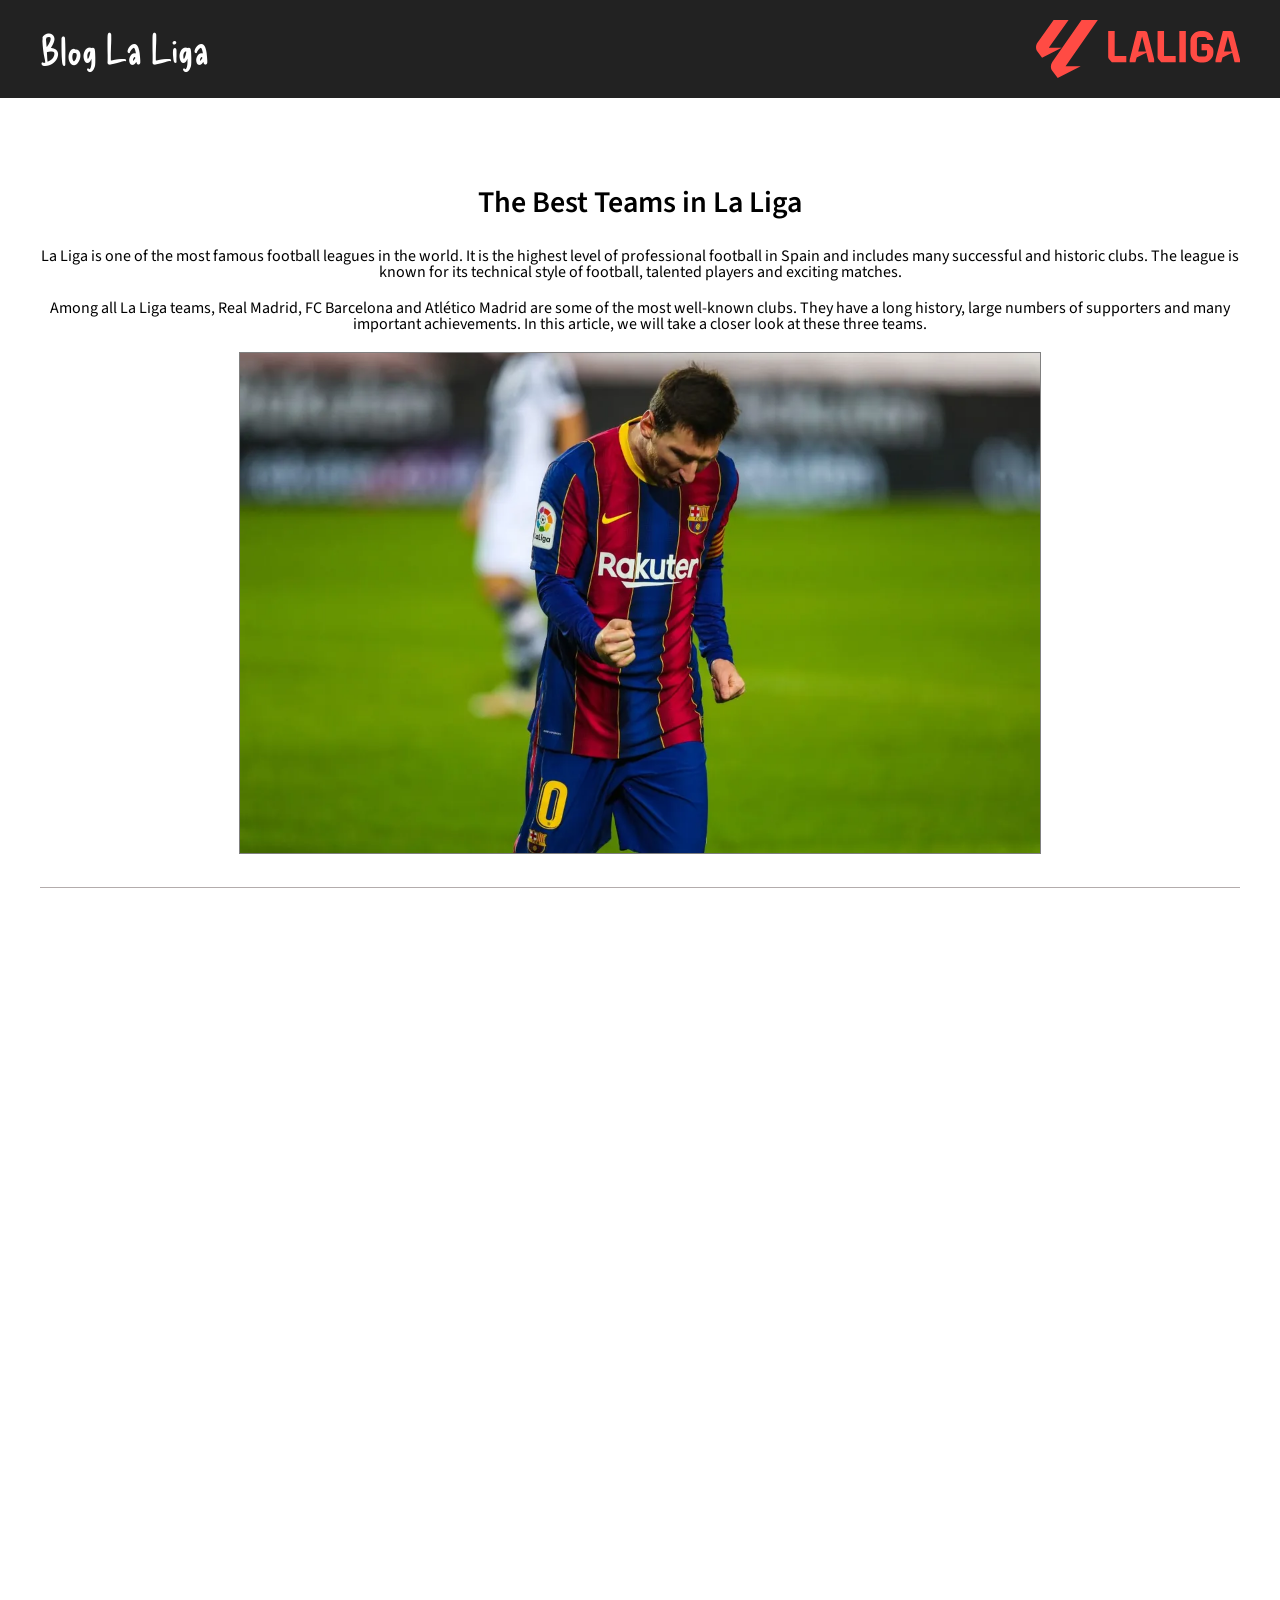
==== commit 3e6529ed: "Commit 4" ====
--- a/article1.html
+++ b/article1.html
@@ -109,7 +109,7 @@
                 </div>
 
               
-              <div class="main-block">
+              <div class="main-block main-table">
                 <h2 class="main-header">Comparison of the Top Teams</h2>
 
                 <table class="comparison-table">
@@ -164,8 +164,8 @@
         <div class="footer">
             <div class="container">
                 <div class="footer-main">
-                    <p class="footer-author">Oleksandr Borysiuk</p>
-                    <p class="footer-year">@2026</p>
+                    <p class="footer-author"><a target="_blank" href="https://github.com/Nomex2008">Oleksandr Borysiuk</a></p>
+                    <p class="footer-year"><a href="./index.html">main @2026</a></p>
                     <p class="footer-gmail"><a href="mailto:alexboris1004@gmail.com">alexboris1004@gmail.com</a></p>
                 </div>
             </div>
--- a/screenStyle.css
+++ b/screenStyle.css
@@ -84,6 +84,10 @@
     background-color: #f5f5f5;
 }
 
+.comparison-table tbody tr{
+    transition: all .3s ease;
+}
+
 .comparison-table tbody tr:hover {
     background-color: #eeeeee;
 }
@@ -103,6 +107,14 @@
     font-optical-sizing: auto;
 }
 
+html, body {
+  margin: 0;
+  padding: 0;
+  height: 100%;
+  max-width: 100%;
+  overflow-x: hidden;
+}
+
 a {
     text-decoration: none;
     color: white;
@@ -114,6 +126,7 @@
     flex-direction: column;
     min-height: 100vh;
     max-width: 100%;
+    box-sizing: border-box;
 }
 
 .container {
@@ -133,6 +146,13 @@
     font-size: 40px;
 }
 
+.header a{
+    transition: .3s ease;
+}
+.header a:hover{
+    color: rgb(124, 120, 120);
+}
+
 .header-main {
     display: flex;
     justify-content: space-between;
@@ -153,6 +173,7 @@
 
 .main {
     padding: 20px;
+    flex-grow: 1;
 }
 
 .main a {
@@ -201,11 +222,16 @@
     display: flex;
     justify-content: space-between;
     min-width: 500px;
-    list-style-type: decimal;
+    list-style-type: none;
+    padding-left: 0;
+    margin-left: 0;  
 }
 
 .main-block ul {
     list-style-type: square;
+    list-style-type: none;
+    padding-left: 0;
+    margin-left: 0;  
 }
 
 .main-article-image {
@@ -218,6 +244,20 @@
     height: auto;
 }
 
+.main-post {
+    display: flex;
+    flex-direction: column;
+    row-gap: 20px;
+
+    margin-top: 20px;
+}
+.main-post a{
+    transition: .3s ease;
+}
+.main-post a:hover{
+    color: rgb(124, 120, 120);
+}
+
 
 .main-header {
     font-size: 30px;
@@ -244,7 +284,6 @@
 /* footer */
 
 .footer {
-    margin-top: auto;
     padding: 20px;
     background-color: #181733;
     color: white;
@@ -256,4 +295,43 @@
     display: flex;
     justify-content: space-between;
     align-items: center;
+}
+.footer-main a{
+    transition: .3s ease;
+}
+.footer-main a:hover{
+    color: rgb(124, 120, 120);
+}
+
+@media (max-width: 600px) {
+
+    .container {
+        padding: 0 10px;
+    }
+    .main-block:first-child {
+        margin-top: 0;
+    }
+    .header{
+        font-size: 24px;
+    }
+    .main-block ol {
+    display:block;
+    min-width: 0;
+    width: 100%;
+}
+.comparison-table {
+    display: none;
+    width: 0;
+    height: 0;
+}
+.footer-main {
+    display: block;
+    text-align: center;
+}
+.footer-main p {
+    margin-top: 5px;
+}
+.main-table {
+    display: none;
+}
 }
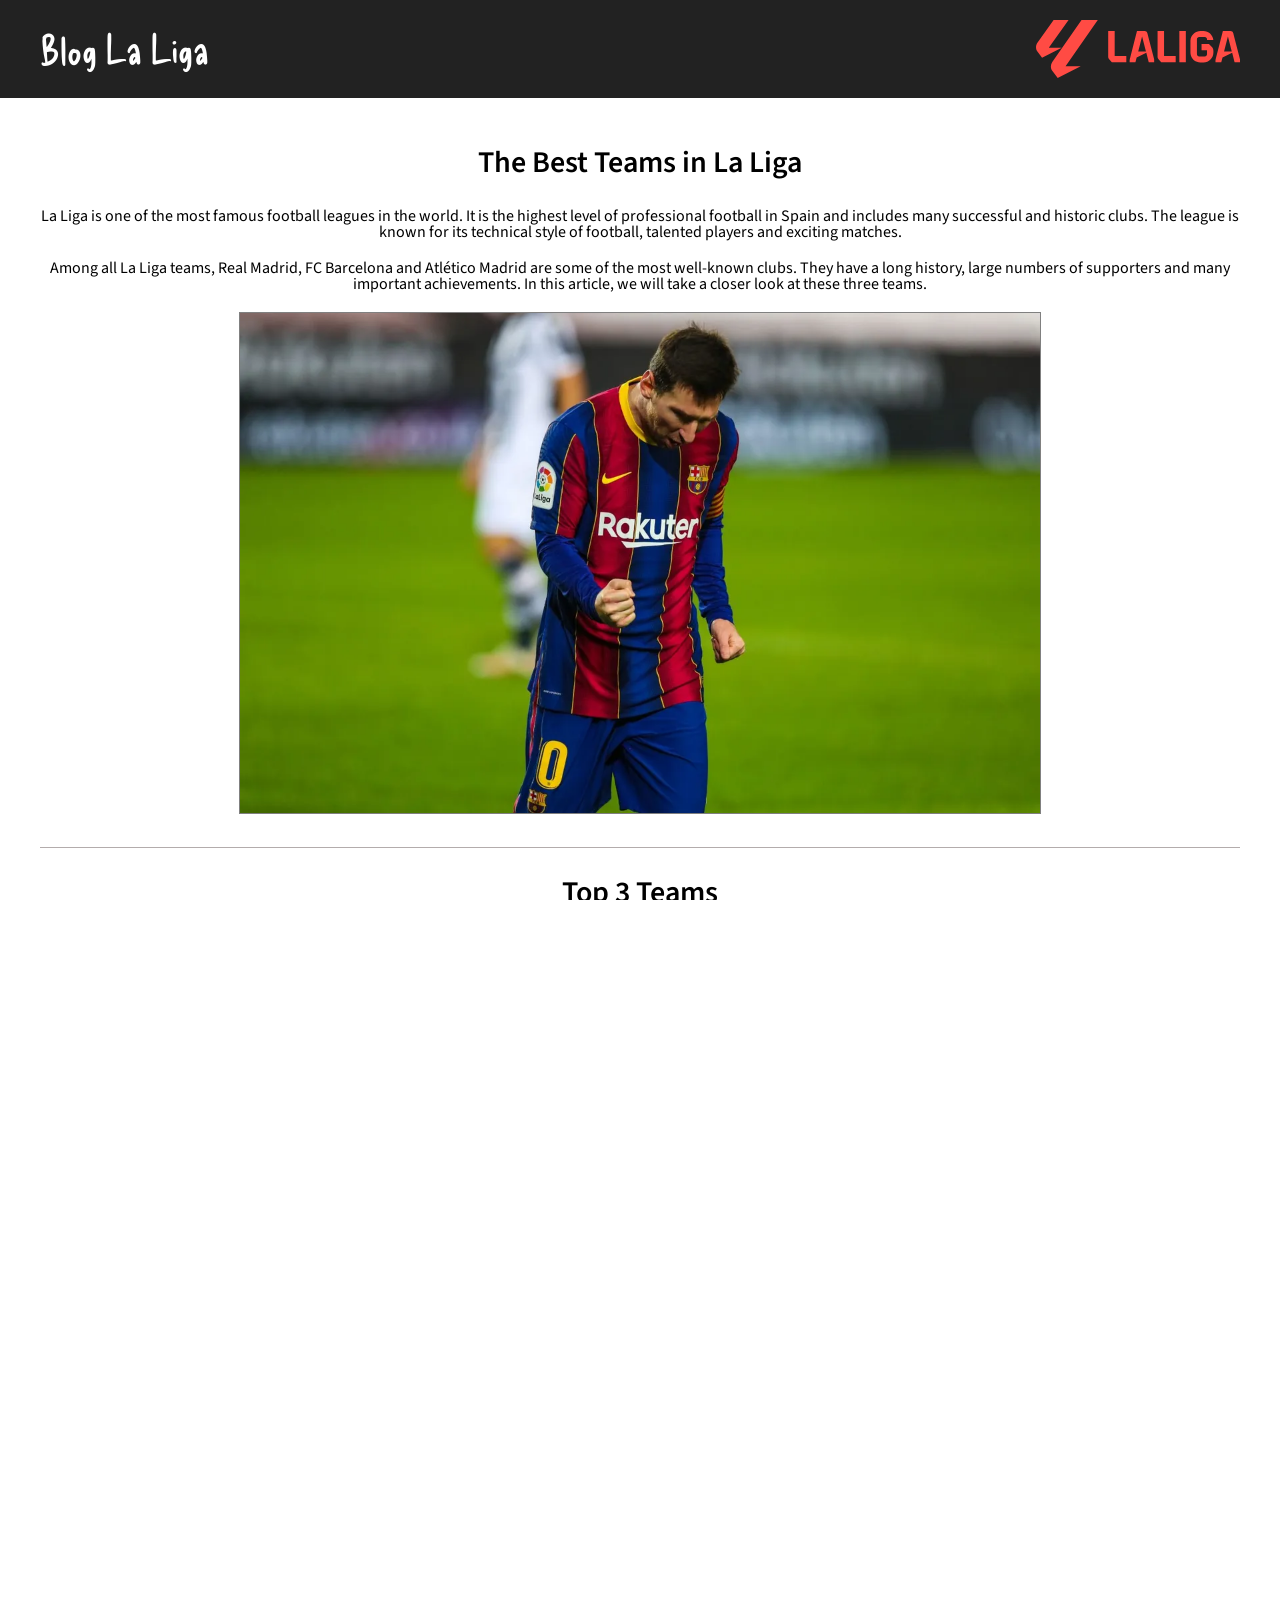
==== commit 86515fef: "Commit 6" ====
--- a/article1.html
+++ b/article1.html
@@ -4,7 +4,7 @@
     <meta charset="UTF-8">
     <meta name="viewport" content="width=device-width, initial-scale=1.0">
 
-    <link rel="stylesheet" href="screenStyle.css">
+    <link rel="stylesheet" href="screenStyle.css" media="screen">
 
     <link rel="preconnect" href="https://fonts.googleapis.com">
     <link rel="preconnect" href="https://fonts.gstatic.com" crossorigin>
@@ -19,16 +19,16 @@
 <body>
     <div class="container-main">
 
-        <div class="header">
+        <header class="header">
           <div class="container">
             <div class="header-main">
-                <h1 class="header"><a href="./index.html">Blog La Liga</a></h1>
+                <h1 class="header"><nav><a href="./index.html">Blog La Liga</a></nav></h1>
                 <svg data-name="Capa 2" viewBox="0 0 400 113.56" xmlns="http://www.w3.org/2000/svg"><path d="M177.09 70.45v12.3H148.7l-5.68-6.41c-.95-1.05-1.47-2.52-1.47-3.89V21.66h12.72v48.79h22.82Zm96.84 0v12.3h-28.39l-5.68-6.41c-.95-1.05-1.47-2.52-1.47-3.89V21.66h12.72v48.79h22.82Zm7.15-48.79h12.72v61.09h-12.72zm-59.3 17.56-3.37-13.25c-.63-2.52-2.94-4.31-5.57-4.31h-14.82l-4.52 17.56-9.57 37.54c-.21.84-.32 1.68-.32 2.52v3.47h11.36l2.42-9.25 18.93-9.04 4.73 18.29h10.62v-5.57l-9.88-37.96Zm-21.34 22.4 5.78-22.5 1.79-6.94 1.79 6.94 5.78 22.5h-15.14Zm189.78-22.4-3.36-13.25c-.63-2.52-2.94-4.31-5.57-4.31h-14.83l-4.52 17.56-9.67 37.54c-.21.84-.32 1.68-.32 2.52v3.47h11.36l2.42-9.25 18.93-9.04 4.73 18.29h10.62v-5.57l-9.78-37.96Zm-21.45 22.4 5.78-22.5 1.79-6.94 1.79 6.94 5.78 22.5h-15.14Zm-20.92-.95v3.05c0 10.83-8.73 19.56-19.56 19.56h-5.89c-2.42 0-4.73-.42-6.83-1.26-7.46-2.73-12.72-9.99-12.72-18.29v-22.4c0-.74 0-1.47.11-2.1.84-7.47 5.78-13.67 12.62-16.19 2.1-.84 4.42-1.26 6.83-1.26h5.89c10.09 0 18.4 7.68 19.45 17.45h-12.41v-1.47c0-2.42-1.89-4.31-4.31-4.31h-11.14c-2.42 0-4.31 1.89-4.31 4.31v29.33c0 2.42 1.89 4.31 4.31 4.31h11.14c2.42 0 4.31-1.89 4.31-4.31V59.2h-10.73V47.11h14.72l.21.21 5.36 5.78c1.9 2 2.95 4.73 2.95 7.57Zm-322.8-6.2h25.34L11.8 74.03l-.31-.53-8.41-11.15c-4-5.26-4.1-12.51-.32-17.88L34.52 0h29.33l-38.8 54.47Zm32.91 36.17h29.65L42.4 113.56l-.21-.32-9.99-13.14c-4-5.15-4.1-12.3-.32-17.66L89.3 0h31.86L57.97 90.64Z" style="fill:#ff4b44" data-name="Capa 1"/></svg>
             </div>
           </div>
-        </div>
+        </header>
 
-        <div class="main">
+        <main class="main">
             <div class="container">
                 <div class="main-block">
                   <h2 class="main-header">The Best Teams in La Liga</h2>
@@ -159,9 +159,9 @@
               </div>
 
             </div>
-        </div>
+        </main>
 
-        <div class="footer">
+        <footer class="footer">
             <div class="container">
                 <div class="footer-main">
                     <p class="footer-author"><a target="_blank" href="https://github.com/Nomex2008">Oleksandr Borysiuk</a></p>
@@ -169,7 +169,7 @@
                     <p class="footer-gmail"><a href="mailto:alexboris1004@gmail.com">alexboris1004@gmail.com</a></p>
                 </div>
             </div>
-        </div>
+        </footer>
 
     </div>
 </body>
--- a/screenStyle.css
+++ b/screenStyle.css
@@ -1,4 +1,4 @@
-/* reset css */
+ /* reset css */
 
 html, body, div, span, applet, object, iframe,
 h1, h2, h3, h4, h5, h6, p, blockquote, pre,
@@ -13,6 +13,7 @@
 figure, figcaption, footer, header, hgroup,
 menu, nav, output, ruby, section, summary,
 time, mark, audio, video {
+
     margin: 0;
     padding: 0;
     border: 0;
@@ -55,22 +56,22 @@
 
 .comparison-table {
     width: 100%;
-    margin: 24px 0;
+    margin: 1.5rem 0;
     border-collapse: collapse;
-    font-size: 16px;
+    font-size: 1rem;
     background-color: white;
 }
 
 .comparison-table caption {
-    margin-bottom: 13px;
-    font-size: 21px;
+    margin-bottom: 0.8125rem;
+    font-size: 1.3125rem;
     font-weight: bold;
     text-align: center;
 }
 
 .comparison-table th,
 .comparison-table td {
-    padding: 13px 16px;
+    padding: 0.8125rem 1rem;
     border: 2px solid #cccccc;
 }
 
@@ -84,7 +85,7 @@
     background-color: #f5f5f5;
 }
 
-.comparison-table tbody tr{
+.comparison-table tbody tr {
     transition: all .3s ease;
 }
 
@@ -108,18 +109,17 @@
 }
 
 html, body {
-  margin: 0;
-  padding: 0;
-  height: 100%;
-  max-width: 100%;
-  overflow-x: hidden;
+    margin: 0;
+    padding: 0;
+    height: 100%;
+    max-width: 100%;
+    overflow-x: hidden;
 }
 
 a {
     text-decoration: none;
     color: white;
 }
-
 
 .container-main {
     display: flex;
@@ -130,26 +130,27 @@
 }
 
 .container {
-    padding: 0 15px;
+    padding: 0 0.9375rem;
     margin: 0 auto;
-    max-width: 1200px;
+    max-width: 75rem;
 }
 
 
 /* header */
 
 .header {
-    padding: 20px;
+    padding: 1.25rem;
     background-color: #222222;
     color: white;
     font-family: "Delicious Handrawn", cursive;
-    font-size: 40px;
-}
-
-.header a{
+    font-size: 2.5rem;
+}
+
+.header a {
     transition: .3s ease;
 }
-.header a:hover{
+
+.header a:hover {
     color: rgb(124, 120, 120);
 }
 
@@ -172,7 +173,7 @@
 /* main */
 
 .main {
-    padding: 20px;
+    padding: 1.25rem;
     flex-grow: 1;
 }
 
@@ -181,36 +182,38 @@
 }
 
 .main-block {
-    padding: 30px 0;
+    padding: 1.875rem 0;
     display: flex;
     flex-direction: column;
     align-items: center;
     text-align: center;
     border-bottom: 1px solid rgb(179, 172, 172);
 }
-.main-block:last-child{
+
+.main-block:last-child {
     border-bottom: 0;
 }
 
 .main-block:first-child {
-    margin-top: 40px;
-}
+    margin-top: 0rem;
+}
+
 
 /* lists */
 
 .main-block ol,
 .main-block ul {
-    margin: 19px 0;
-    padding-left: 40px;
+    margin: 1.1875rem 0 0 0;
+    padding-left: 2.5rem;
 }
 
 .main-block li {
-    margin-bottom: 11px;
-    padding: 10px 16px;
+    margin-bottom: 0.6875rem;
+    padding: 0.625rem 1rem;
     background-color: #f5f5f5;
     border-left: 4px solid #ff4b44;
-    border-radius: 5px;
-    font-size: 17px;
+    border-radius: 0.3125rem;
+    font-size: 1.0625rem;
     list-style-type: none;
 }
 
@@ -221,24 +224,25 @@
 .main-block ol {
     display: flex;
     justify-content: space-between;
-    min-width: 500px;
+    min-width: 31.25rem;
     list-style-type: none;
     padding-left: 0;
-    margin-left: 0;  
+    margin-left: 0;
 }
 
 .main-block ul {
     list-style-type: square;
     list-style-type: none;
     padding-left: 0;
-    margin-left: 0;  
+    margin-left: 0;
 }
 
 .main-article-image {
-    margin-top: 20px;
-}
-.main-article-image img{
-    max-width: 800px;
+    margin-top: 1.25rem;
+}
+
+.main-article-image img {
+    max-width: 50rem;
     border: 1px solid gray;
     width: 100%;
     height: auto;
@@ -247,48 +251,52 @@
 .main-post {
     display: flex;
     flex-direction: column;
-    row-gap: 20px;
-
-    margin-top: 20px;
-}
-.main-post a{
+    row-gap: 1.25rem;
+    margin-top: 1.25rem;
+}
+
+.main-post a {
     transition: .3s ease;
 }
-.main-post a:hover{
+
+.main-post a:hover {
     color: rgb(124, 120, 120);
 }
 
-
 .main-header {
-    font-size: 30px;
+    font-size: 1.875rem;
     font-weight: 600;
-    margin-bottom: 10px;
-}
-.main-text{
-    margin-top: 20px;
-}
+    margin-bottom: 0.625rem;
+}
+
+.main-text {
+    margin-top: 1.25rem;
+}
+
 .main-team {
     display: flex;
     align-items: center;
 }
+
 .main-team h2 {
     margin: 0;
 }
+
 .main-team svg {
-    width: 50px;
-    height: 50px;
-    margin-left: 10px;
+    width: 3.125rem;
+    height: 3.125rem;
+    margin-left: 0.625rem;
 }
 
 
 /* footer */
 
 .footer {
-    padding: 20px;
+    padding: 1.25rem;
     background-color: #181733;
     color: white;
     font-family: "Delicious Handrawn", cursive;
-    font-size: 20px;
+    font-size: 1.25rem;
 }
 
 .footer-main {
@@ -296,42 +304,87 @@
     justify-content: space-between;
     align-items: center;
 }
-.footer-main a{
+
+.footer-main a {
     transition: .3s ease;
 }
-.footer-main a:hover{
+
+.footer-main a:hover {
     color: rgb(124, 120, 120);
 }
 
-@media (max-width: 600px) {
-
+@media (max-width: 1200px) {
     .container {
-        padding: 0 10px;
+        max-width: 50rem;
+    }
+    .header {
+        font-size: 2rem;
+    }
+    .header svg {
+        width: 15%;
+    }
+    .main-header {
+        font-size: 1.8rem;
+    }
+    .main-article-image img {
+        max-width: 40rem;
     }
     .main-block:first-child {
-        margin-top: 0;
-    }
-    .header{
-        font-size: 24px;
+        margin-top: 0rem;
+    }
+}
+
+
+@media (max-width: 768px) {
+
+    .container {
+        padding: 0 0.625rem;
+    }
+    .header {
+        font-size: 1.5rem;
+    }
+    .header svg {
+        width: 24%;
+    }
+
+    .main {
+        padding: 0 1.25rem;
+    }
+    .main-header {
+        font-size: 1.6rem;
+    }
+    .main-text {
+        margin-top: .7rem;
+    }
+    .main-post {
+        margin-top: .7rem;
     }
     .main-block ol {
-    display:block;
-    min-width: 0;
-    width: 100%;
-}
-.comparison-table {
-    display: none;
-    width: 0;
-    height: 0;
-}
-.footer-main {
-    display: block;
-    text-align: center;
-}
-.footer-main p {
-    margin-top: 5px;
-}
-.main-table {
-    display: none;
-}
+        display: block;
+        min-width: 0;
+        width: 100%;
+        margin: 1rem 0 0;
+    }
+    .main-block {
+        padding: 1.375rem 0;
+    }
+
+    .comparison-table {
+        display: none;
+        width: 0;
+        height: 0;
+    }
+
+    .footer-main {
+        display: block;
+        text-align: center;
+    }
+
+    .footer-main p {
+        margin-top: 0.3125rem;
+    }
+
+    .main-table {
+        display: none;
+    }
 }
